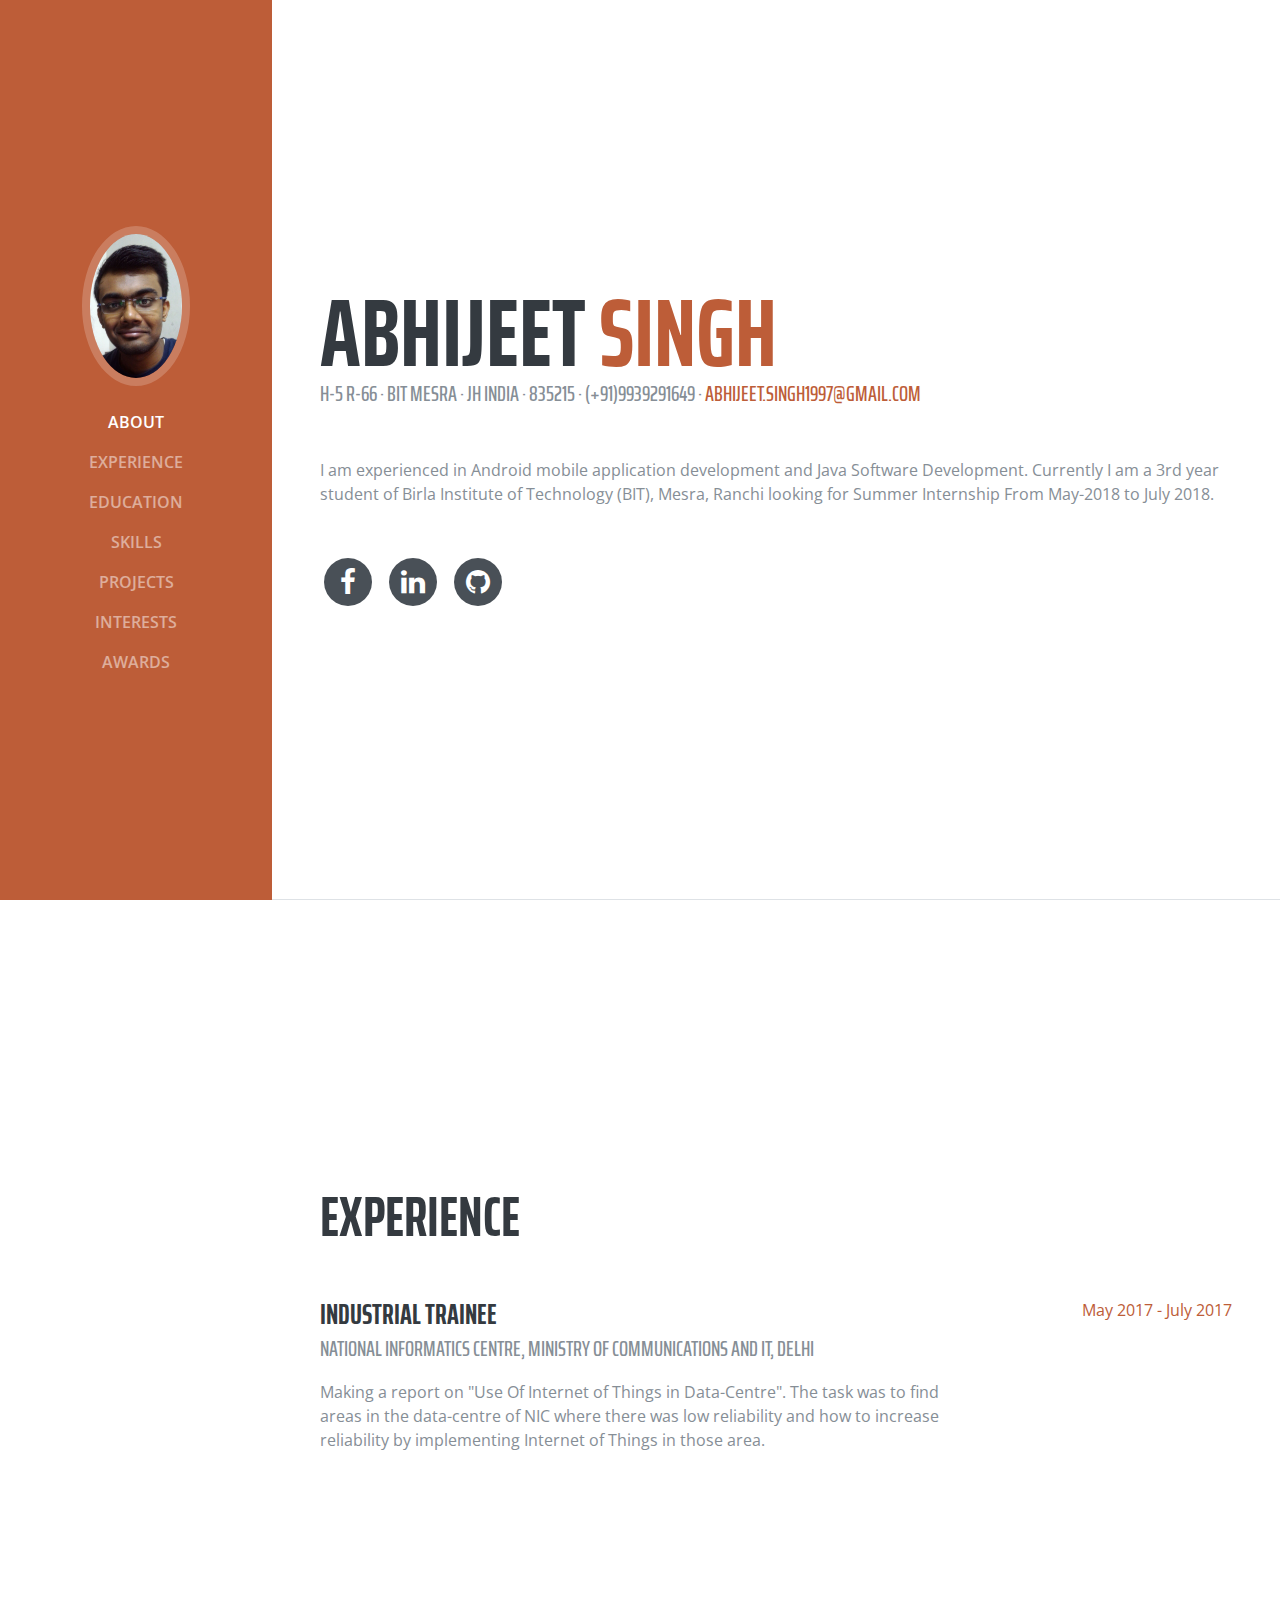
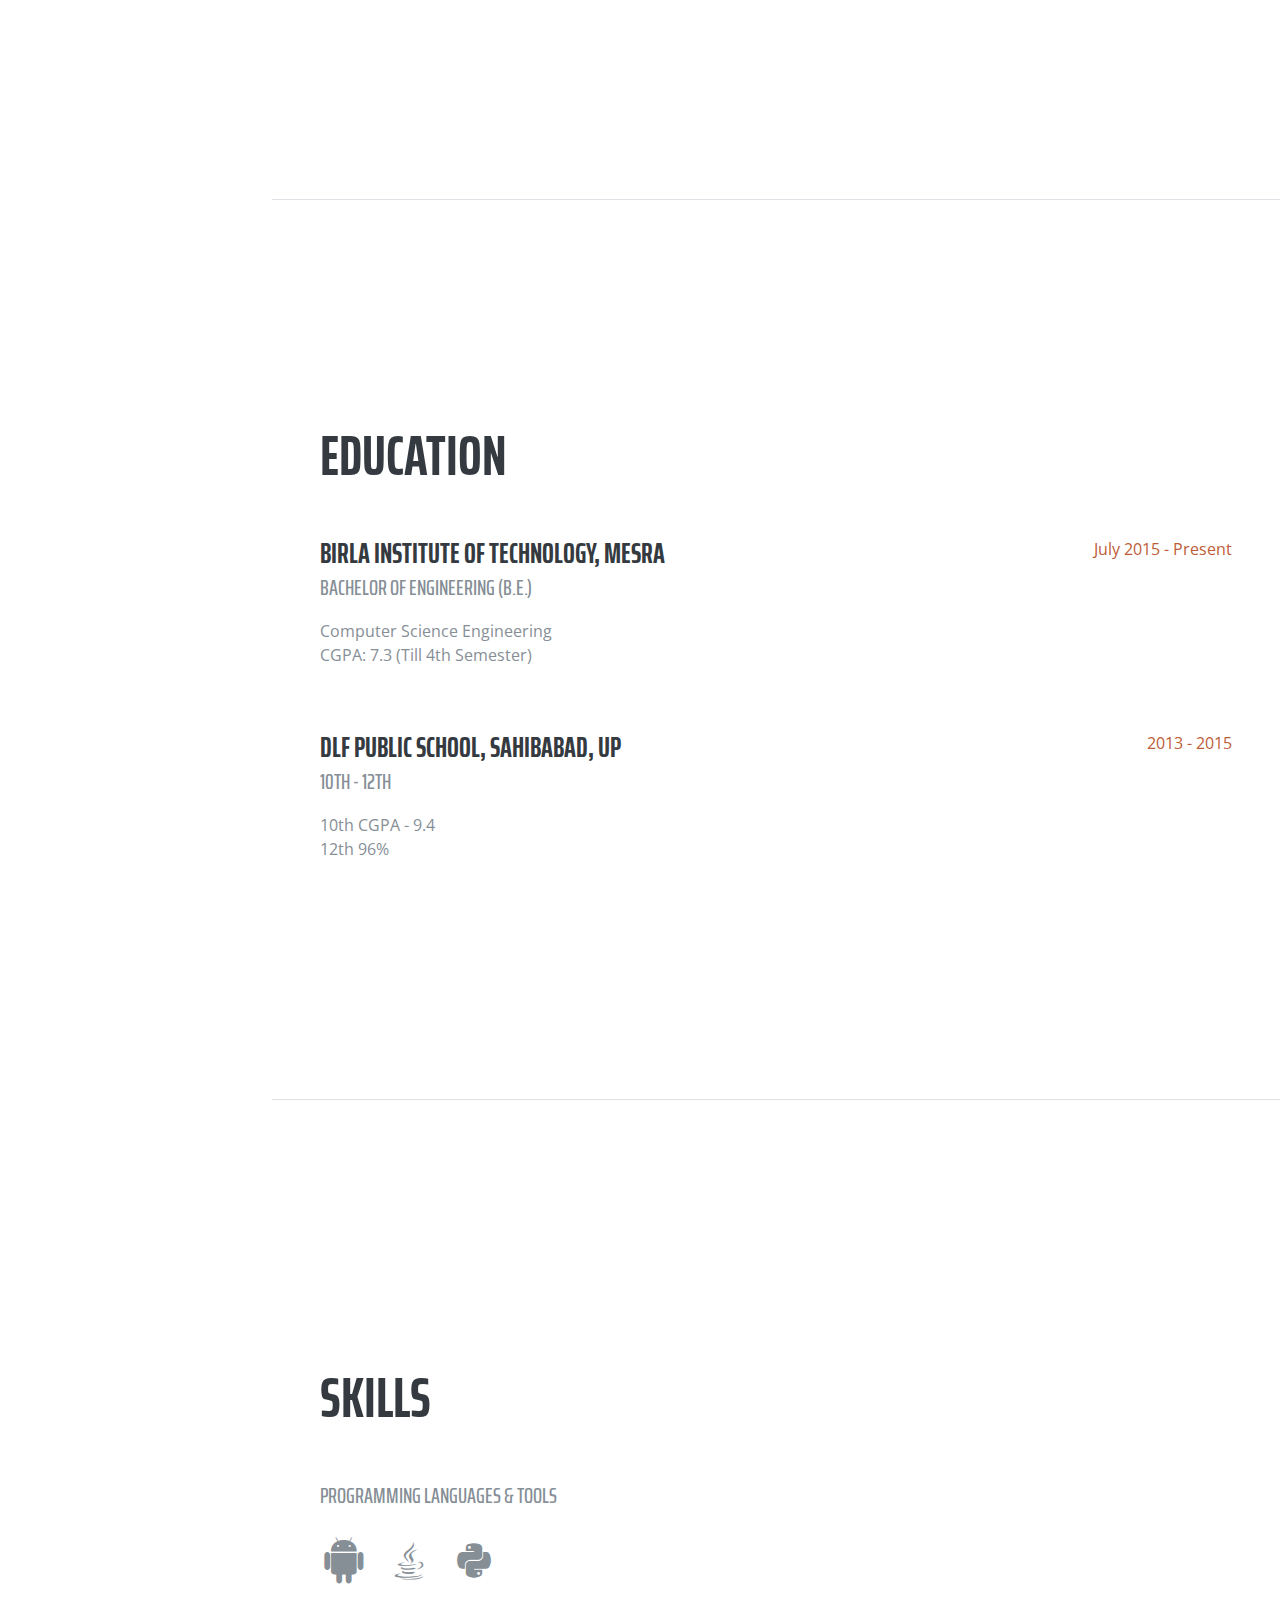
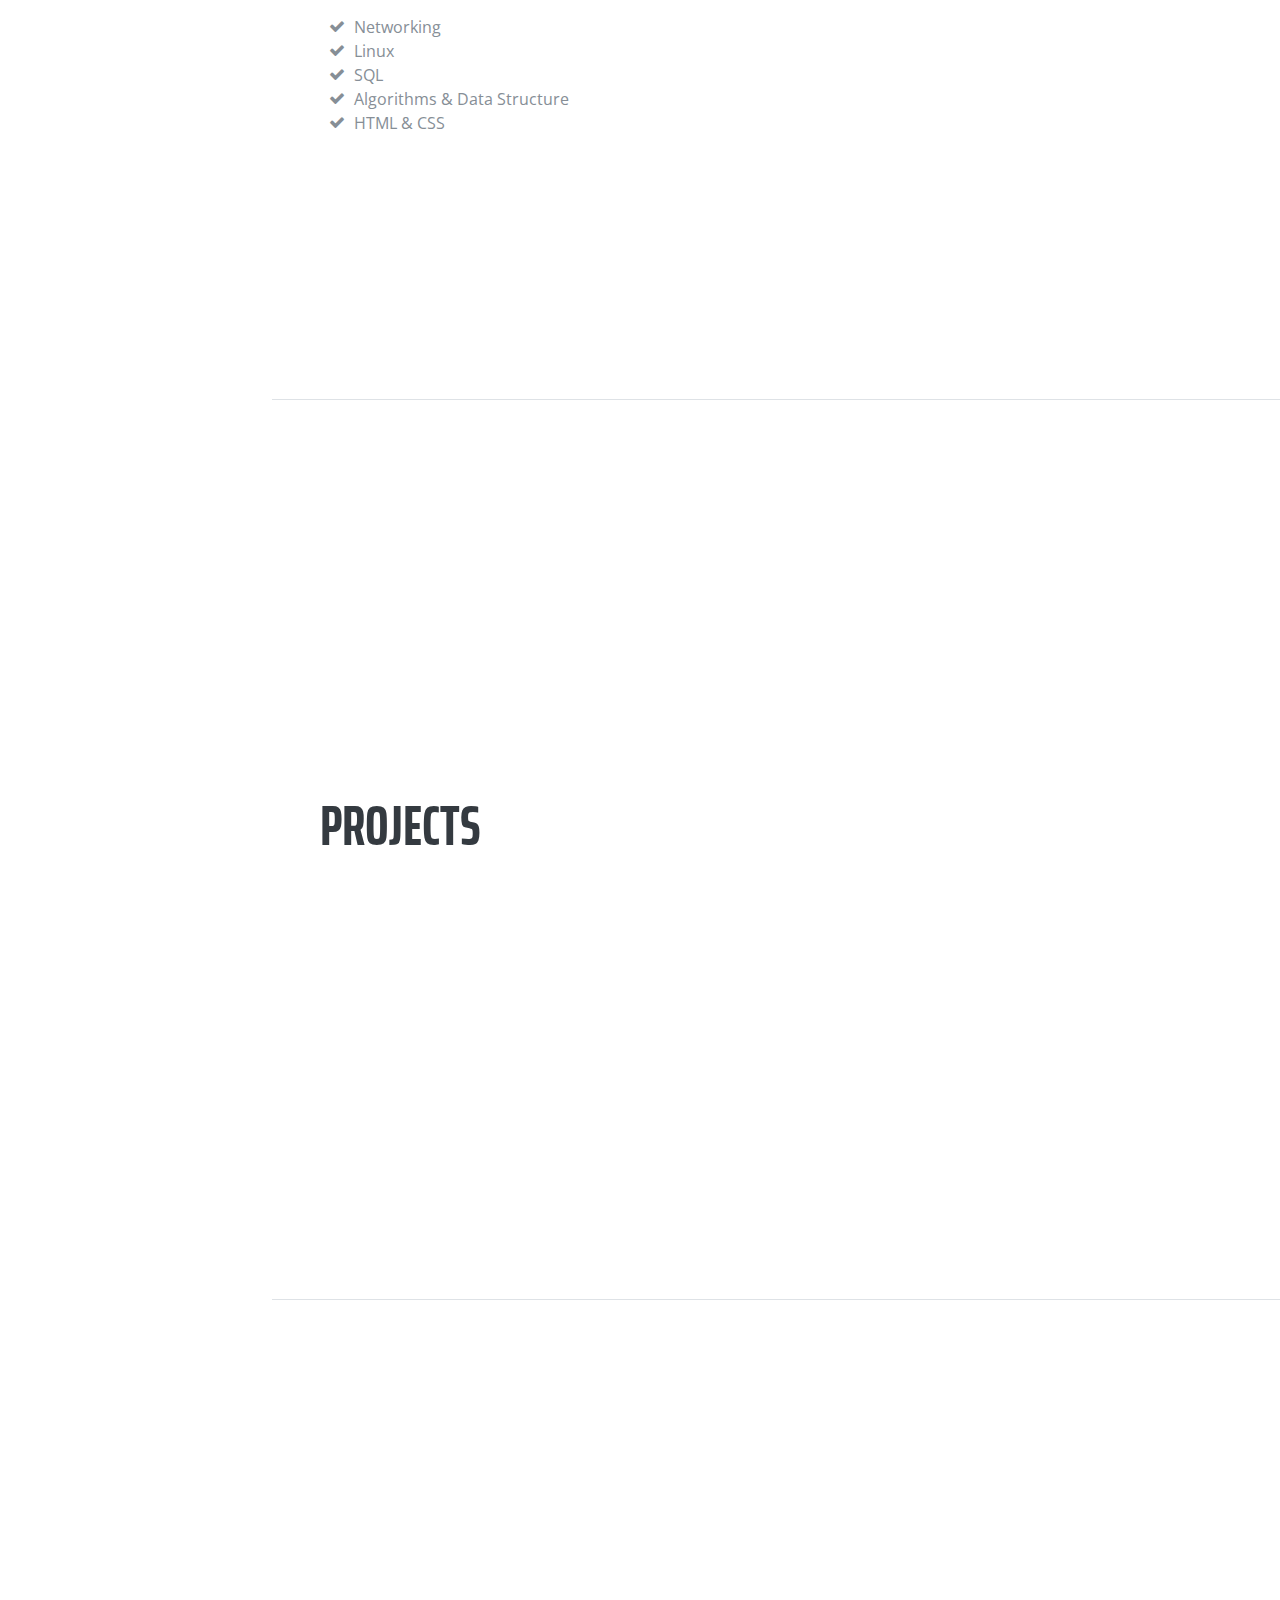
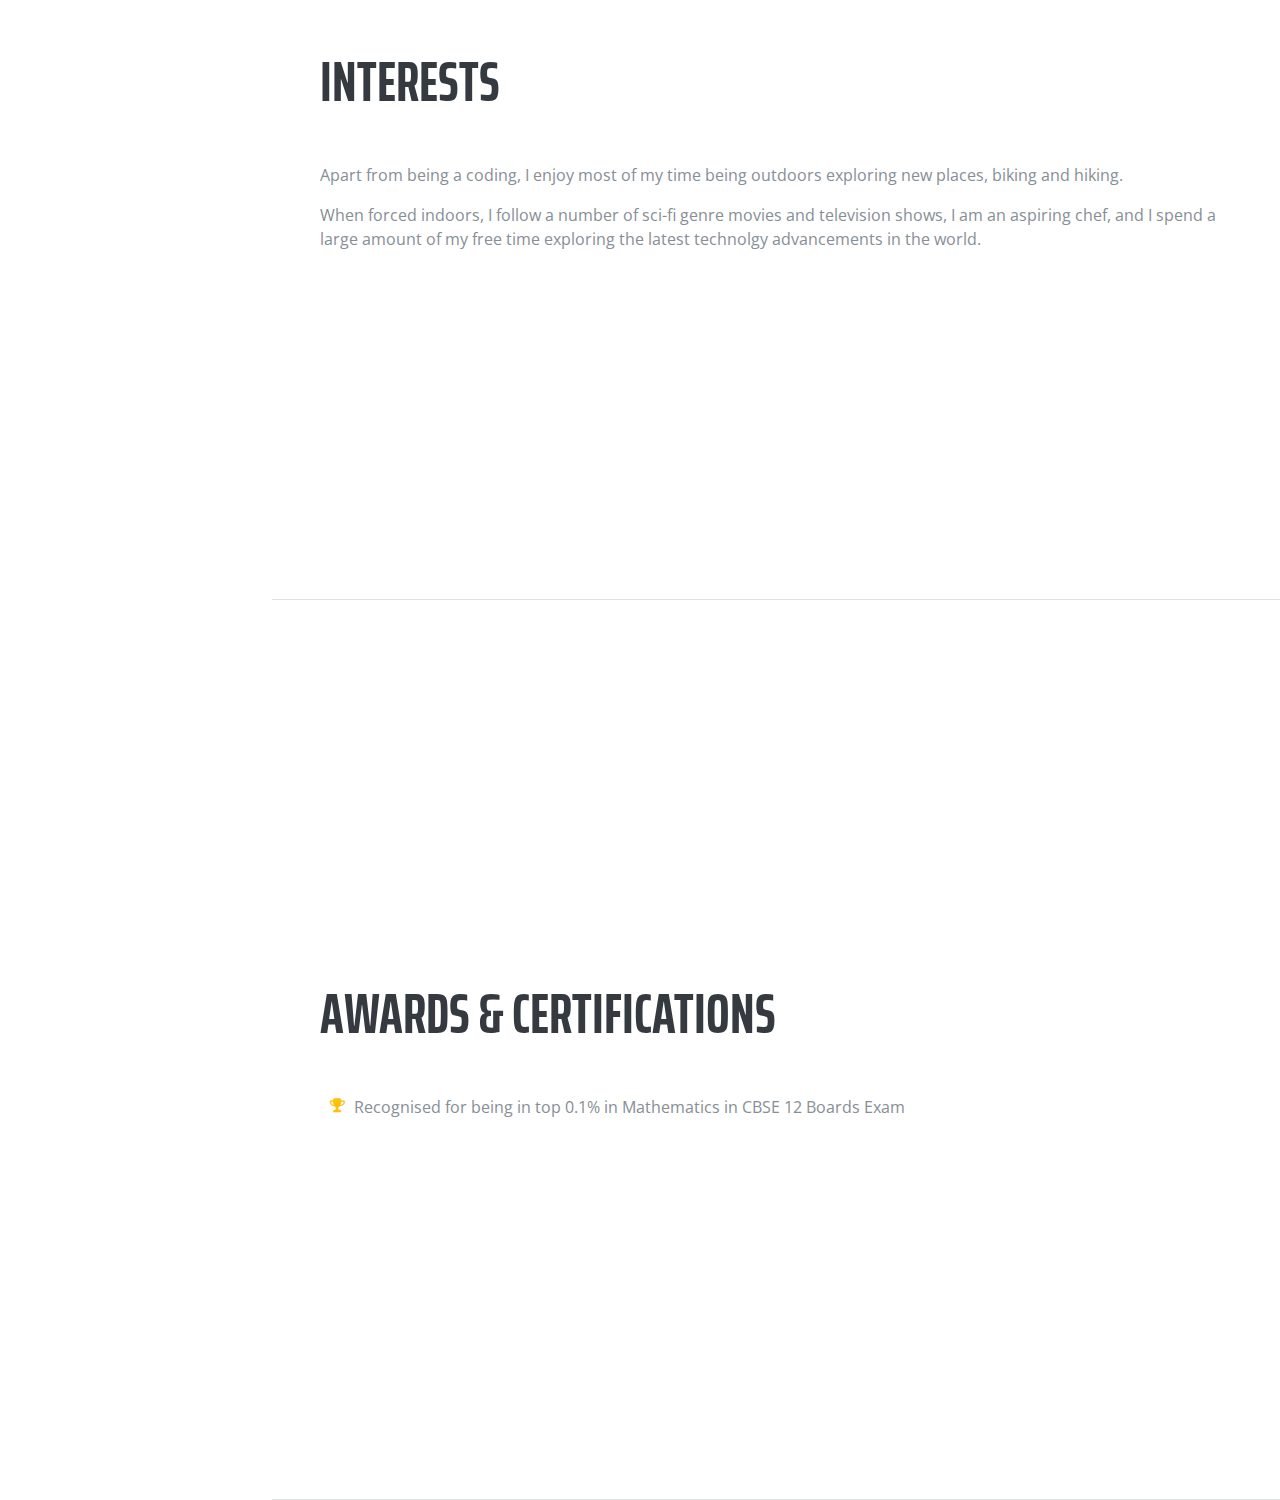
==== index.html @ 83b600d1 "Initial Commit" ====
<!DOCTYPE html>
<html lang="en">

  <head>

    <meta charset="utf-8">
    <meta name="viewport" content="width=device-width, initial-scale=1, shrink-to-fit=no">
    <meta name="description" content="">
    <meta name="author" content="Abhijeet Singh">

    <title>Abhijeet Singh</title>

    <!-- Bootstrap core CSS -->
    <link href="vendor/bootstrap/css/bootstrap.min.css" rel="stylesheet">

    <!-- Custom fonts for this template -->
    <link href="https://fonts.googleapis.com/css?family=Saira+Extra+Condensed:100,200,300,400,500,600,700,800,900" rel="stylesheet">
    <link href="https://fonts.googleapis.com/css?family=Open+Sans:300,300i,400,400i,600,600i,700,700i,800,800i" rel="stylesheet">
    <link href="vendor/font-awesome/css/font-awesome.min.css" rel="stylesheet">
    <link href="vendor/devicons/css/devicons.min.css" rel="stylesheet">
    <link href="vendor/simple-line-icons/css/simple-line-icons.css" rel="stylesheet">

    <!-- Custom styles for this template -->
    <link href="css/resume.min.css" rel="stylesheet">

  </head>

  <body id="page-top">

    <nav class="navbar navbar-expand-lg navbar-dark bg-primary fixed-top" id="sideNav">
      <a class="navbar-brand js-scroll-trigger" href="#page-top">
        <span class="d-block d-lg-none">Abhijeet Singh</span>
        <span class="d-none d-lg-block">
          <img class="img-fluid img-profile rounded-circle mx-auto mb-2" src="img/profile.jpg" alt="">
        </span>
      </a>
      <button class="navbar-toggler" type="button" data-toggle="collapse" data-target="#navbarSupportedContent" aria-controls="navbarSupportedContent" aria-expanded="false" aria-label="Toggle navigation">
        <span class="navbar-toggler-icon"></span>
      </button>
      <div class="collapse navbar-collapse" id="navbarSupportedContent">
        <ul class="navbar-nav">
          <li class="nav-item">
            <a class="nav-link js-scroll-trigger" href="#about">About</a>
          </li>
          <li class="nav-item">
            <a class="nav-link js-scroll-trigger" href="#experience">Experience</a>
          </li>
          <li class="nav-item">
            <a class="nav-link js-scroll-trigger" href="#education">Education</a>
          </li>
          <li class="nav-item">
            <a class="nav-link js-scroll-trigger" href="#skills">Skills</a>
          </li>
          <li class="nav-item">
            <a class="nav-link js-scroll-trigger" href="#projects">Projects</a>
          </li>
          <li class="nav-item">
            <a class="nav-link js-scroll-trigger" href="#interests">Interests</a>
          </li>
          <li class="nav-item">
            <a class="nav-link js-scroll-trigger" href="#awards">Awards</a>
          </li>
        </ul>
      </div>
    </nav>

    <div class="container-fluid p-0">

      <section class="resume-section p-3 p-lg-5 d-flex d-column" id="about">
        <div class="my-auto">
          <h1 class="mb-0">Abhijeet
            <span class="text-primary">Singh</span>
          </h1>
          <div class="subheading mb-5">H-5 R-66 · BIT Mesra · JH INDIA · 835215 · (+91)9939291649 ·
            <a href="mailto:abhijeet.singh1997@gmail.com">abhijeet.singh1997@gmail.com</a>
          </div>
          <p class="mb-5">I am experienced in Android mobile application development and Java Software Development. Currently I am a 3rd year student of Birla Institute of Technology (BIT), Mesra, Ranchi looking for Summer Internship From May-2018 to July 2018.</p>
          <ul class="list-inline list-social-icons mb-0">
            <li class="list-inline-item">
              <a href="https://www.facebook.com/abhijeetsng97">
                <span class="fa-stack fa-lg">
                  <i class="fa fa-circle fa-stack-2x"></i>
                  <i class="fa fa-facebook fa-stack-1x fa-inverse"></i>
                </span>
              </a>
            </li>
            <!-- <li class="list-inline-item">
              <a href="#">
                <span class="fa-stack fa-lg">
                  <i class="fa fa-circle fa-stack-2x"></i>
                  <i class="fa fa-twitter fa-stack-1x fa-inverse"></i>
                </span>
              </a>
            </li> -->
            <li class="list-inline-item">
              <a href="https://www.linkedin.com/in/abhijeetsng97/">
                <span class="fa-stack fa-lg">
                  <i class="fa fa-circle fa-stack-2x"></i>
                  <i class="fa fa-linkedin fa-stack-1x fa-inverse"></i>
                </span>
              </a>
            </li>
            <li class="list-inline-item">
              <a href="https://github.com/Abhijeetsng97">
                <span class="fa-stack fa-lg">
                  <i class="fa fa-circle fa-stack-2x"></i>
                  <i class="fa fa-github fa-stack-1x fa-inverse"></i>
                </span>
              </a>
            </li>
          </ul>
        </div>
      </section>

      <section class="resume-section p-3 p-lg-5 d-flex flex-column" id="experience">
        <div class="my-auto">
          <h2 class="mb-5">Experience</h2>

          <div class="resume-item d-flex flex-column flex-md-row mb-5">
            <div class="resume-content mr-auto">
              <h3 class="mb-0">Industrial Trainee</h3>
              <div class="subheading mb-3">National Informatics Centre, Ministry of Communications and IT, Delhi</div>
              <p>Making a report on "Use Of Internet of Things in Data-Centre". The task was to find areas in the data-centre of NIC where there was low reliability and how to increase reliability by implementing Internet of Things in those area.</p>
            </div>
            <div class="resume-date text-md-right">
              <span class="text-primary">May 2017 - July 2017</span>
            </div>
          </div>

        </div>

      </section>

      <section class="resume-section p-3 p-lg-5 d-flex flex-column" id="education">
        <div class="my-auto">
          <h2 class="mb-5">Education</h2>

          <div class="resume-item d-flex flex-column flex-md-row mb-5">
            <div class="resume-content mr-auto">
              <h3 class="mb-0">Birla Institute of Technology, Mesra</h3>
              <div class="subheading mb-3">Bachelor of Engineering (B.E.)</div>
              <div>Computer Science Engineering</div>
              <p>CGPA: 7.3 (Till 4th Semester)</p>
            </div>
            <div class="resume-date text-md-right">
              <span class="text-primary">July 2015 - Present</span>
            </div>
          </div>

          <div class="resume-item d-flex flex-column flex-md-row">
            <div class="resume-content mr-auto">
              <h3 class="mb-0">DLF Public School, Sahibabad, UP</h3>
              <div class="subheading mb-3">10th - 12th</div>
              <p>10th CGPA - 9.4<br>12th 96%</p>
            </div>
            <div class="resume-date text-md-right">
              <span class="text-primary">2013 - 2015</span>
            </div>
          </div>

        </div>
      </section>

      <section class="resume-section p-3 p-lg-5 d-flex flex-column" id="skills">
        <div class="my-auto">
          <h2 class="mb-5">Skills</h2>

          <div class="subheading mb-3">Programming Languages &amp; Tools</div>
          <ul class="list-inline list-icons">
            <li class="list-inline-item">
              <i class="devicons devicons-android"></i>
            </li>
            <li class="list-inline-item">
              <i class="devicons devicons-java"></i>
            </li>
            <li class="list-inline-item">
              <i class="devicons devicons-python"></i>
            </li>
          </ul>


          <ul class="fa-ul mb-0">
            <li>
              <i class="fa-li fa fa-check"></i>
              Networking</li>
            <li>
              <i class="fa-li fa fa-check"></i>
              Linux</li>
              <li>
                <i class="fa-li fa fa-check"></i>
                SQL</li>
            <li>
              <i class="fa-li fa fa-check"></i>
              Algorithms &amp; Data Structure</li>
            <li>
              <i class="fa-li fa fa-check"></i>
              HTML &amp; CSS</li>
          </ul>
        </div>
      </section>

      <section class="resume-section p-3 p-lg-5 d-flex flex-column" id="projects">
        <div class="my-auto">
          <h2 class="mb-5">Projects</h2>


        </div>
      </section>

      <section class="resume-section p-3 p-lg-5 d-flex flex-column" id="interests">
        <div class="my-auto">
          <h2 class="mb-5">Interests</h2>
          <p>Apart from being a coding, I enjoy most of my time being outdoors exploring new places, biking and hiking.</p>
          <p class="mb-0">When forced indoors, I follow a number of sci-fi genre movies and television shows, I am an aspiring chef, and I spend a large amount of my free time exploring the latest technolgy advancements in the world.</p>
        </div>
      </section>

      <section class="resume-section p-3 p-lg-5 d-flex flex-column" id="awards">
        <div class="my-auto">
          <h2 class="mb-5">Awards &amp; Certifications</h2>
          <ul class="fa-ul mb-0">
            <li>
              <i class="fa-li fa fa-trophy text-warning"></i>
              Recognised for being in top 0.1% in Mathematics in CBSE 12 Boards Exam</li>
            <li>
          </ul>
        </div>
      </section>

    </div>

    <!-- Bootstrap core JavaScript -->
    <script src="vendor/jquery/jquery.min.js"></script>
    <script src="vendor/bootstrap/js/bootstrap.bundle.min.js"></script>

    <!-- Plugin JavaScript -->
    <script src="vendor/jquery-easing/jquery.easing.min.js"></script>

    <!-- Custom scripts for this template -->
    <script src="js/resume.min.js"></script>

  </body>

</html>
---- vendor/devicons/css/devicons.min.css ----
/*!
 *  Devicons 1.8.0 made by Theodore Vorillas / http://vorillaz.com 
 */
@font-face{font-family:devicons;src:url(../fonts/devicons.eot?xqxft6);src:url(../fonts/devicons.eot?#iefixxqxft6) format("embedded-opentype"),url(../fonts/devicons.woff?xqxft6) format("woff"),url(../fonts/devicons.ttf?xqxft6) format("truetype"),url(../fonts/devicons.svg?xqxft6#devicons) format("svg");font-weight:400;font-style:normal}.devicons{font-family:devicons;speak:none;font-style:normal;font-weight:400;font-variant:normal;text-transform:none;line-height:1;-webkit-font-smoothing:antialiased;-moz-osx-font-smoothing:grayscale}.devicons-git:before{content:"\e602"}.devicons-git_compare:before{content:"\e628"}.devicons-git_branch:before{content:"\e625"}.devicons-git_commit:before{content:"\e629"}.devicons-git_pull_request:before{content:"\e626"}.devicons-git_merge:before{content:"\e627"}.devicons-bitbucket:before{content:"\e603"}.devicons-github_alt:before{content:"\e608"}.devicons-github_badge:before{content:"\e609"}.devicons-github:before{content:"\e60a"}.devicons-github_full:before{content:"\e617"}.devicons-java:before{content:"\e638"}.devicons-ruby:before{content:"\e639"}.devicons-scala:before{content:"\e637"}.devicons-python:before{content:"\e63c"}.devicons-go:before{content:"\e624"}.devicons-ruby_on_rails:before{content:"\e63b"}.devicons-django:before{content:"\e61d"}.devicons-markdown:before{content:"\e63e"}.devicons-php:before{content:"\e63d"}.devicons-mysql:before{content:"\e604"}.devicons-streamline:before{content:"\e605"}.devicons-database:before{content:"\e606"}.devicons-laravel:before{content:"\e63f"}.devicons-javascript:before{content:"\e64e"}.devicons-angular:before{content:"\e653"}.devicons-backbone:before{content:"\e652"}.devicons-coffeescript:before{content:"\e651"}.devicons-jquery:before{content:"\e650"}.devicons-modernizr:before{content:"\e620"}.devicons-jquery_ui:before{content:"\e654"}.devicons-ember:before{content:"\e61b"}.devicons-dojo:before{content:"\e61c"}.devicons-nodejs:before{content:"\e619"}.devicons-nodejs_small:before{content:"\e618"}.devicons-javascript_shield:before{content:"\e64f"}.devicons-bootstrap:before{content:"\e647"}.devicons-sass:before{content:"\e64b"}.devicons-css3_full:before{content:"\e64a"}.devicons-css3:before{content:"\e649"}.devicons-html5:before{content:"\e636"}.devicons-html5_multimedia:before{content:"\e632"}.devicons-html5_device_access:before{content:"\e633"}.devicons-html5_3d_effects:before{content:"\e635"}.devicons-html5_connectivity:before{content:"\e634"}.devicons-ghost_small:before{content:"\e614"}.devicons-ghost:before{content:"\e61f"}.devicons-magento:before{content:"\e640"}.devicons-joomla:before{content:"\e641"}.devicons-jekyll_small:before{content:"\e60d"}.devicons-drupal:before{content:"\e642"}.devicons-wordpress:before{content:"\e60b"}.devicons-grunt:before{content:"\e64c"}.devicons-bower:before{content:"\e64d"}.devicons-npm:before{content:"\e61e"}.devicons-yahoo_small:before{content:"\e62b"}.devicons-yahoo:before{content:"\e615"}.devicons-bing_small:before{content:"\e600"}.devicons-windows:before{content:"\e60f"}.devicons-linux:before{content:"\e612"}.devicons-ubuntu:before{content:"\e63a"}.devicons-android:before{content:"\e60e"}.devicons-apple:before{content:"\e611"}.devicons-appstore:before{content:"\e613"}.devicons-phonegap:before{content:"\e630"}.devicons-blackberry:before{content:"\e623"}.devicons-stackoverflow:before{content:"\e610"}.devicons-techcrunch:before{content:"\e62c"}.devicons-codrops:before{content:"\e62f"}.devicons-css_tricks:before{content:"\e601"}.devicons-smashing_magazine:before{content:"\e62d"}.devicons-netmagazine:before{content:"\e62e"}.devicons-codepen:before{content:"\e616"}.devicons-cssdeck:before{content:"\e62a"}.devicons-hackernews:before{content:"\e61a"}.devicons-dropbox:before{content:"\e607"}.devicons-google_drive:before{content:"\e631"}.devicons-visualstudio:before{content:"\e60c"}.devicons-unity_small:before{content:"\e621"}.devicons-raspberry_pi:before{content:"\e622"}.devicons-chrome:before{content:"\e643"}.devicons-ie:before{content:"\e644"}.devicons-firefox:before{content:"\e645"}.devicons-opera:before{content:"\e646"}.devicons-safari:before{content:"\e648"}.devicons-swift:before{content:"\e655"}.devicons-symfony:before{content:"\e656"}.devicons-symfony_badge:before{content:"\e657"}.devicons-less:before{content:"\e658"}.devicons-stylus:before{content:"\e659"}.devicons-trello:before{content:"\e65a"}.devicons-atlassian:before{content:"\e65b"}.devicons-jira:before{content:"\e65c"}.devicons-envato:before{content:"\e65d"}.devicons-snap_svg:before{content:"\e65e"}.devicons-raphael:before{content:"\e65f"}.devicons-google_analytics:before{content:"\e660"}.devicons-compass:before{content:"\e661"}.devicons-onedrive:before{content:"\e662"}.devicons-gulp:before{content:"\e663"}.devicons-atom:before{content:"\e664"}.devicons-cisco:before{content:"\e665"}.devicons-nancy:before{content:"\e666"}.devicons-clojure:before{content:"\e668"}.devicons-clojure_alt:before{content:"\e66a"}.devicons-perl:before{content:"\e669"}.devicons-celluloid:before{content:"\e66b"}.devicons-w3c:before{content:"\e66c"}.devicons-redis:before{content:"\e66d"}.devicons-postgresql:before{content:"\e66e"}.devicons-webplatform:before{content:"\e66f"}.devicons-jenkins:before{content:"\e667"}.devicons-requirejs:before{content:"\e670"}.devicons-opensource:before{content:"\e671"}.devicons-typo3:before{content:"\e672"}.devicons-uikit:before{content:"\e673"}.devicons-doctrine:before{content:"\e674"}.devicons-groovy:before{content:"\e675"}.devicons-nginx:before{content:"\e676"}.devicons-haskell:before{content:"\e677"}.devicons-zend:before{content:"\e678"}.devicons-gnu:before{content:"\e679"}.devicons-yeoman:before{content:"\e67a"}.devicons-heroku:before{content:"\e67b"}.devicons-debian:before{content:"\e67d"}.devicons-travis:before{content:"\e67e"}.devicons-dotnet:before{content:"\e67f"}.devicons-codeigniter:before{content:"\e680"}.devicons-javascript_badge:before{content:"\e681"}.devicons-yii:before{content:"\e682"}.devicons-msql_server:before{content:"\e67c"}.devicons-composer:before{content:"\e683"}.devicons-krakenjs_badge:before{content:"\e684"}.devicons-krakenjs:before{content:"\e685"}.devicons-mozilla:before{content:"\e686"}.devicons-firebase:before{content:"\e687"}.devicons-sizzlejs:before{content:"\e688"}.devicons-creativecommons:before{content:"\e689"}.devicons-creativecommons_badge:before{content:"\e68a"}.devicons-mitlicence:before{content:"\e68b"}.devicons-senchatouch:before{content:"\e68c"}.devicons-bugsense:before{content:"\e68d"}.devicons-extjs:before{content:"\e68e"}.devicons-mootools_badge:before{content:"\e68f"}.devicons-mootools:before{content:"\e690"}.devicons-ruby_rough:before{content:"\e691"}.devicons-komodo:before{content:"\e692"}.devicons-coda:before{content:"\e693"}.devicons-bintray:before{content:"\e694"}.devicons-terminal:before{content:"\e695"}.devicons-code:before{content:"\e696"}.devicons-responsive:before{content:"\e697"}.devicons-dart:before{content:"\e698"}.devicons-aptana:before{content:"\e699"}.devicons-mailchimp:before{content:"\e69a"}.devicons-netbeans:before{content:"\e69b"}.devicons-dreamweaver:before{content:"\e69c"}.devicons-brackets:before{content:"\e69d"}.devicons-eclipse:before{content:"\e69e"}.devicons-cloud9:before{content:"\e69f"}.devicons-scrum:before{content:"\e6a0"}.devicons-prolog:before{content:"\e6a1"}.devicons-terminal_badge:before{content:"\e6a2"}.devicons-code_badge:before{content:"\e6a3"}.devicons-mongodb:before{content:"\e6a4"}.devicons-meteor:before{content:"\e6a5"}.devicons-meteorfull:before{content:"\e6a6"}.devicons-fsharp:before{content:"\e6a7"}.devicons-rust:before{content:"\e6a8"}.devicons-ionic:before{content:"\e6a9"}.devicons-sublime:before{content:"\e6aa"}.devicons-appcelerator:before{content:"\e6ab"}.devicons-asterisk:before{content:"\e6ac"}.devicons-aws:before{content:"\e6ad"}.devicons-digital-ocean:before{content:"\e6ae"}.devicons-dlang:before{content:"\e6af"}.devicons-docker:before{content:"\e6b0"}.devicons-erlang:before{content:"\e6b1"}.devicons-google-cloud-platform:before{content:"\e6b2"}.devicons-grails:before{content:"\e6b3"}.devicons-illustrator:before{content:"\e6b4"}.devicons-intellij:before{content:"\e6b5"}.devicons-materializecss:before{content:"\e6b6"}.devicons-openshift:before{content:"\e6b7"}.devicons-photoshop:before{content:"\e6b8"}.devicons-rackspace:before{content:"\e6b9"}.devicons-react:before{content:"\e6ba"}.devicons-redhat:before{content:"\e6bb"}.devicons-scriptcs:before{content:"\e6bc"}.devicons-sqllite:before{content:"\e6c4"}.devicons-vim:before{content:"\e6c5"}
---- vendor/simple-line-icons/css/simple-line-icons.css ----
@font-face {
  font-family: 'simple-line-icons';
  src: url('../fonts/Simple-Line-Icons.eot?v=2.4.0');
  src: url('../fonts/Simple-Line-Icons.eot?v=2.4.0#iefix') format('embedded-opentype'), url('../fonts/Simple-Line-Icons.woff2?v=2.4.0') format('woff2'), url('../fonts/Simple-Line-Icons.ttf?v=2.4.0') format('truetype'), url('../fonts/Simple-Line-Icons.woff?v=2.4.0') format('woff'), url('../fonts/Simple-Line-Icons.svg?v=2.4.0#simple-line-icons') format('svg');
  font-weight: normal;
  font-style: normal;
}
/*
 Use the following CSS code if you want to have a class per icon.
 Instead of a list of all class selectors, you can use the generic [class*="icon-"] selector, but it's slower:
*/
.icon-user,
.icon-people,
.icon-user-female,
.icon-user-follow,
.icon-user-following,
.icon-user-unfollow,
.icon-login,
.icon-logout,
.icon-emotsmile,
.icon-phone,
.icon-call-end,
.icon-call-in,
.icon-call-out,
.icon-map,
.icon-location-pin,
.icon-direction,
.icon-directions,
.icon-compass,
.icon-layers,
.icon-menu,
.icon-list,
.icon-options-vertical,
.icon-options,
.icon-arrow-down,
.icon-arrow-left,
.icon-arrow-right,
.icon-arrow-up,
.icon-arrow-up-circle,
.icon-arrow-left-circle,
.icon-arrow-right-circle,
.icon-arrow-down-circle,
.icon-check,
.icon-clock,
.icon-plus,
.icon-minus,
.icon-close,
.icon-event,
.icon-exclamation,
.icon-organization,
.icon-trophy,
.icon-screen-smartphone,
.icon-screen-desktop,
.icon-plane,
.icon-notebook,
.icon-mustache,
.icon-mouse,
.icon-magnet,
.icon-energy,
.icon-disc,
.icon-cursor,
.icon-cursor-move,
.icon-crop,
.icon-chemistry,
.icon-speedometer,
.icon-shield,
.icon-screen-tablet,
.icon-magic-wand,
.icon-hourglass,
.icon-graduation,
.icon-ghost,
.icon-game-controller,
.icon-fire,
.icon-eyeglass,
.icon-envelope-open,
.icon-envelope-letter,
.icon-bell,
.icon-badge,
.icon-anchor,
.icon-wallet,
.icon-vector,
.icon-speech,
.icon-puzzle,
.icon-printer,
.icon-present,
.icon-playlist,
.icon-pin,
.icon-picture,
.icon-handbag,
.icon-globe-alt,
.icon-globe,
.icon-folder-alt,
.icon-folder,
.icon-film,
.icon-feed,
.icon-drop,
.icon-drawer,
.icon-docs,
.icon-doc,
.icon-diamond,
.icon-cup,
.icon-calculator,
.icon-bubbles,
.icon-briefcase,
.icon-book-open,
.icon-basket-loaded,
.icon-basket,
.icon-bag,
.icon-action-undo,
.icon-action-redo,
.icon-wrench,
.icon-umbrella,
.icon-trash,
.icon-tag,
.icon-support,
.icon-frame,
.icon-size-fullscreen,
.icon-size-actual,
.icon-shuffle,
.icon-share-alt,
.icon-share,
.icon-rocket,
.icon-question,
.icon-pie-chart,
.icon-pencil,
.icon-note,
.icon-loop,
.icon-home,
.icon-grid,
.icon-graph,
.icon-microphone,
.icon-music-tone-alt,
.icon-music-tone,
.icon-earphones-alt,
.icon-earphones,
.icon-equalizer,
.icon-like,
.icon-dislike,
.icon-control-start,
.icon-control-rewind,
.icon-control-play,
.icon-control-pause,
.icon-control-forward,
.icon-control-end,
.icon-volume-1,
.icon-volume-2,
.icon-volume-off,
.icon-calendar,
.icon-bulb,
.icon-chart,
.icon-ban,
.icon-bubble,
.icon-camrecorder,
.icon-camera,
.icon-cloud-download,
.icon-cloud-upload,
.icon-envelope,
.icon-eye,
.icon-flag,
.icon-heart,
.icon-info,
.icon-key,
.icon-link,
.icon-lock,
.icon-lock-open,
.icon-magnifier,
.icon-magnifier-add,
.icon-magnifier-remove,
.icon-paper-clip,
.icon-paper-plane,
.icon-power,
.icon-refresh,
.icon-reload,
.icon-settings,
.icon-star,
.icon-symbol-female,
.icon-symbol-male,
.icon-target,
.icon-credit-card,
.icon-paypal,
.icon-social-tumblr,
.icon-social-twitter,
.icon-social-facebook,
.icon-social-instagram,
.icon-social-linkedin,
.icon-social-pinterest,
.icon-social-github,
.icon-social-google,
.icon-social-reddit,
.icon-social-skype,
.icon-social-dribbble,
.icon-social-behance,
.icon-social-foursqare,
.icon-social-soundcloud,
.icon-social-spotify,
.icon-social-stumbleupon,
.icon-social-youtube,
.icon-social-dropbox,
.icon-social-vkontakte,
.icon-social-steam {
  font-family: 'simple-line-icons';
  speak: none;
  font-style: normal;
  font-weight: normal;
  font-variant: normal;
  text-transform: none;
  line-height: 1;
  /* Better Font Rendering =========== */
  -webkit-font-smoothing: antialiased;
  -moz-osx-font-smoothing: grayscale;
}
.icon-user:before {
  content: "\e005";
}
.icon-people:before {
  content: "\e001";
}
.icon-user-female:before {
  content: "\e000";
}
.icon-user-follow:before {
  content: "\e002";
}
.icon-user-following:before {
  content: "\e003";
}
.icon-user-unfollow:before {
  content: "\e004";
}
.icon-login:before {
  content: "\e066";
}
.icon-logout:before {
  content: "\e065";
}
.icon-emotsmile:before {
  content: "\e021";
}
.icon-phone:before {
  content: "\e600";
}
.icon-call-end:before {
  content: "\e048";
}
.icon-call-in:before {
  content: "\e047";
}
.icon-call-out:before {
  content: "\e046";
}
.icon-map:before {
  content: "\e033";
}
.icon-location-pin:before {
  content: "\e096";
}
.icon-direction:before {
  content: "\e042";
}
.icon-directions:before {
  content: "\e041";
}
.icon-compass:before {
  content: "\e045";
}
.icon-layers:before {
  content: "\e034";
}
.icon-menu:before {
  content: "\e601";
}
.icon-list:before {
  content: "\e067";
}
.icon-options-vertical:before {
  content: "\e602";
}
.icon-options:before {
  content: "\e603";
}
.icon-arrow-down:before {
  content: "\e604";
}
.icon-arrow-left:before {
  content: "\e605";
}
.icon-arrow-right:before {
  content: "\e606";
}
.icon-arrow-up:before {
  content: "\e607";
}
.icon-arrow-up-circle:before {
  content: "\e078";
}
.icon-arrow-left-circle:before {
  content: "\e07a";
}
.icon-arrow-right-circle:before {
  content: "\e079";
}
.icon-arrow-down-circle:before {
  content: "\e07b";
}
.icon-check:before {
  content: "\e080";
}
.icon-clock:before {
  content: "\e081";
}
.icon-plus:before {
  content: "\e095";
}
.icon-minus:before {
  content: "\e615";
}
.icon-close:before {
  content: "\e082";
}
.icon-event:before {
  content: "\e619";
}
.icon-exclamation:before {
  content: "\e617";
}
.icon-organization:before {
  content: "\e616";
}
.icon-trophy:before {
  content: "\e006";
}
.icon-screen-smartphone:before {
  content: "\e010";
}
.icon-screen-desktop:before {
  content: "\e011";
}
.icon-plane:before {
  content: "\e012";
}
.icon-notebook:before {
  content: "\e013";
}
.icon-mustache:before {
  content: "\e014";
}
.icon-mouse:before {
  content: "\e015";
}
.icon-magnet:before {
  content: "\e016";
}
.icon-energy:before {
  content: "\e020";
}
.icon-disc:before {
  content: "\e022";
}
.icon-cursor:before {
  content: "\e06e";
}
.icon-cursor-move:before {
  content: "\e023";
}
.icon-crop:before {
  content: "\e024";
}
.icon-chemistry:before {
  content: "\e026";
}
.icon-speedometer:before {
  content: "\e007";
}
.icon-shield:before {
  content: "\e00e";
}
.icon-screen-tablet:before {
  content: "\e00f";
}
.icon-magic-wand:before {
  content: "\e017";
}
.icon-hourglass:before {
  content: "\e018";
}
.icon-graduation:before {
  content: "\e019";
}
.icon-ghost:before {
  content: "\e01a";
}
.icon-game-controller:before {
  content: "\e01b";
}
.icon-fire:before {
  content: "\e01c";
}
.icon-eyeglass:before {
  content: "\e01d";
}
.icon-envelope-open:before {
  content: "\e01e";
}
.icon-envelope-letter:before {
  content: "\e01f";
}
.icon-bell:before {
  content: "\e027";
}
.icon-badge:before {
  content: "\e028";
}
.icon-anchor:before {
  content: "\e029";
}
.icon-wallet:before {
  content: "\e02a";
}
.icon-vector:before {
  content: "\e02b";
}
.icon-speech:before {
  content: "\e02c";
}
.icon-puzzle:before {
  content: "\e02d";
}
.icon-printer:before {
  content: "\e02e";
}
.icon-present:before {
  content: "\e02f";
}
.icon-playlist:before {
  content: "\e030";
}
.icon-pin:before {
  content: "\e031";
}
.icon-picture:before {
  content: "\e032";
}
.icon-handbag:before {
  content: "\e035";
}
.icon-globe-alt:before {
  content: "\e036";
}
.icon-globe:before {
  content: "\e037";
}
.icon-folder-alt:before {
  content: "\e039";
}
.icon-folder:before {
  content: "\e089";
}
.icon-film:before {
  content: "\e03a";
}
.icon-feed:before {
  content: "\e03b";
}
.icon-drop:before {
  content: "\e03e";
}
.icon-drawer:before {
  content: "\e03f";
}
.icon-docs:before {
  content: "\e040";
}
.icon-doc:before {
  content: "\e085";
}
.icon-diamond:before {
  content: "\e043";
}
.icon-cup:before {
  content: "\e044";
}
.icon-calculator:before {
  content: "\e049";
}
.icon-bubbles:before {
  content: "\e04a";
}
.icon-briefcase:before {
  content: "\e04b";
}
.icon-book-open:before {
  content: "\e04c";
}
.icon-basket-loaded:before {
  content: "\e04d";
}
.icon-basket:before {
  content: "\e04e";
}
.icon-bag:before {
  content: "\e04f";
}
.icon-action-undo:before {
  content: "\e050";
}
.icon-action-redo:before {
  content: "\e051";
}
.icon-wrench:before {
  content: "\e052";
}
.icon-umbrella:before {
  content: "\e053";
}
.icon-trash:before {
  content: "\e054";
}
.icon-tag:before {
  content: "\e055";
}
.icon-support:before {
  content: "\e056";
}
.icon-frame:before {
  content: "\e038";
}
.icon-size-fullscreen:before {
  content: "\e057";
}
.icon-size-actual:before {
  content: "\e058";
}
.icon-shuffle:before {
  content: "\e059";
}
.icon-share-alt:before {
  content: "\e05a";
}
.icon-share:before {
  content: "\e05b";
}
.icon-rocket:before {
  content: "\e05c";
}
.icon-question:before {
  content: "\e05d";
}
.icon-pie-chart:before {
  content: "\e05e";
}
.icon-pencil:before {
  content: "\e05f";
}
.icon-note:before {
  content: "\e060";
}
.icon-loop:before {
  content: "\e064";
}
.icon-home:before {
  content: "\e069";
}
.icon-grid:before {
  content: "\e06a";
}
.icon-graph:before {
  content: "\e06b";
}
.icon-microphone:before {
  content: "\e063";
}
.icon-music-tone-alt:before {
  content: "\e061";
}
.icon-music-tone:before {
  content: "\e062";
}
.icon-earphones-alt:before {
  content: "\e03c";
}
.icon-earphones:before {
  content: "\e03d";
}
.icon-equalizer:before {
  content: "\e06c";
}
.icon-like:before {
  content: "\e068";
}
.icon-dislike:before {
  content: "\e06d";
}
.icon-control-start:before {
  content: "\e06f";
}
.icon-control-rewind:before {
  content: "\e070";
}
.icon-control-play:before {
  content: "\e071";
}
.icon-control-pause:before {
  content: "\e072";
}
.icon-control-forward:before {
  content: "\e073";
}
.icon-control-end:before {
  content: "\e074";
}
.icon-volume-1:before {
  content: "\e09f";
}
.icon-volume-2:before {
  content: "\e0a0";
}
.icon-volume-off:before {
  content: "\e0a1";
}
.icon-calendar:before {
  content: "\e075";
}
.icon-bulb:before {
  content: "\e076";
}
.icon-chart:before {
  content: "\e077";
}
.icon-ban:before {
  content: "\e07c";
}
.icon-bubble:before {
  content: "\e07d";
}
.icon-camrecorder:before {
  content: "\e07e";
}
.icon-camera:before {
  content: "\e07f";
}
.icon-cloud-download:before {
  content: "\e083";
}
.icon-cloud-upload:before {
  content: "\e084";
}
.icon-envelope:before {
  content: "\e086";
}
.icon-eye:before {
  content: "\e087";
}
.icon-flag:before {
  content: "\e088";
}
.icon-heart:before {
  content: "\e08a";
}
.icon-info:before {
  content: "\e08b";
}
.icon-key:before {
  content: "\e08c";
}
.icon-link:before {
  content: "\e08d";
}
.icon-lock:before {
  content: "\e08e";
}
.icon-lock-open:before {
  content: "\e08f";
}
.icon-magnifier:before {
  content: "\e090";
}
.icon-magnifier-add:before {
  content: "\e091";
}
.icon-magnifier-remove:before {
  content: "\e092";
}
.icon-paper-clip:before {
  content: "\e093";
}
.icon-paper-plane:before {
  content: "\e094";
}
.icon-power:before {
  content: "\e097";
}
.icon-refresh:before {
  content: "\e098";
}
.icon-reload:before {
  content: "\e099";
}
.icon-settings:before {
  content: "\e09a";
}
.icon-star:before {
  content: "\e09b";
}
.icon-symbol-female:before {
  content: "\e09c";
}
.icon-symbol-male:before {
  content: "\e09d";
}
.icon-target:before {
  content: "\e09e";
}
.icon-credit-card:before {
  content: "\e025";
}
.icon-paypal:before {
  content: "\e608";
}
.icon-social-tumblr:before {
  content: "\e00a";
}
.icon-social-twitter:before {
  content: "\e009";
}
.icon-social-facebook:before {
  content: "\e00b";
}
.icon-social-instagram:before {
  content: "\e609";
}
.icon-social-linkedin:before {
  content: "\e60a";
}
.icon-social-pinterest:before {
  content: "\e60b";
}
.icon-social-github:before {
  content: "\e60c";
}
.icon-social-google:before {
  content: "\e60d";
}
.icon-social-reddit:before {
  content: "\e60e";
}
.icon-social-skype:before {
  content: "\e60f";
}
.icon-social-dribbble:before {
  content: "\e00d";
}
.icon-social-behance:before {
  content: "\e610";
}
.icon-social-foursqare:before {
  content: "\e611";
}
.icon-social-soundcloud:before {
  content: "\e612";
}
.icon-social-spotify:before {
  content: "\e613";
}
.icon-social-stumbleupon:before {
  content: "\e614";
}
.icon-social-youtube:before {
  content: "\e008";
}
.icon-social-dropbox:before {
  content: "\e00c";
}
.icon-social-vkontakte:before {
  content: "\e618";
}
.icon-social-steam:before {
  content: "\e620";
}
---- css/resume.min.css ----
/*!
 * Start Bootstrap - Resume v4.0.0-beta.2 (https://startbootstrap.com/template-overviews/resume)
 * Copyright 2013-2017 Start Bootstrap
 * Licensed under MIT (https://github.com/BlackrockDigital/startbootstrap-resume/blob/master/LICENSE)
 */body{font-family:'Open Sans',serif;padding-top:54px;color:#868e96}@media (min-width:992px){body{padding-top:0;padding-left:17rem}}h1,h2,h3,h4,h5,h6{font-family:'Saira Extra Condensed',serif;font-weight:700;text-transform:uppercase;color:#343a40}h1{font-size:6rem;line-height:5.5rem}h2{font-size:3.5rem}.subheading{text-transform:uppercase;font-weight:500;font-family:'Saira Extra Condensed',serif;font-size:1.35rem}.list-social-icons a{color:#495057}.list-social-icons a:hover{color:#bd5d38}.list-social-icons a .fa-lg{font-size:1.75rem}.list-icons{font-size:3rem}.list-icons .list-inline-item i:hover{color:#bd5d38}#sideNav .navbar-nav .nav-item .nav-link{font-weight:600;text-transform:uppercase}@media (min-width:992px){#sideNav{text-align:center;position:fixed;top:0;left:0;display:flex;flex-direction:column;width:17rem;height:100vh}#sideNav .navbar-brand{display:flex;margin:auto auto 0;padding:.5rem}#sideNav .navbar-brand .img-profile{max-width:10rem;max-height:10rem;border:.5rem solid rgba(255,255,255,.2)}#sideNav .navbar-collapse{display:flex;align-items:flex-start;flex-grow:0;width:100%;margin-bottom:auto}#sideNav .navbar-collapse .navbar-nav{flex-direction:column;width:100%}#sideNav .navbar-collapse .navbar-nav .nav-item{display:block}#sideNav .navbar-collapse .navbar-nav .nav-item .nav-link{display:block}}section.resume-section{border-bottom:1px solid #dee2e6;padding-top:5rem!important;padding-bottom:5rem!important}section.resume-section .resume-item .resume-date{min-width:none}@media (min-width:768px){section.resume-section{min-height:100vh}section.resume-section .resume-item .resume-date{min-width:18rem}}@media (min-width:992px){section.resume-section{padding-top:3rem!important;padding-bottom:3rem!important}}.bg-primary{background-color:#bd5d38!important}.text-primary{color:#bd5d38!important}a{color:#bd5d38}a:active,a:focus,a:hover{color:#824027}
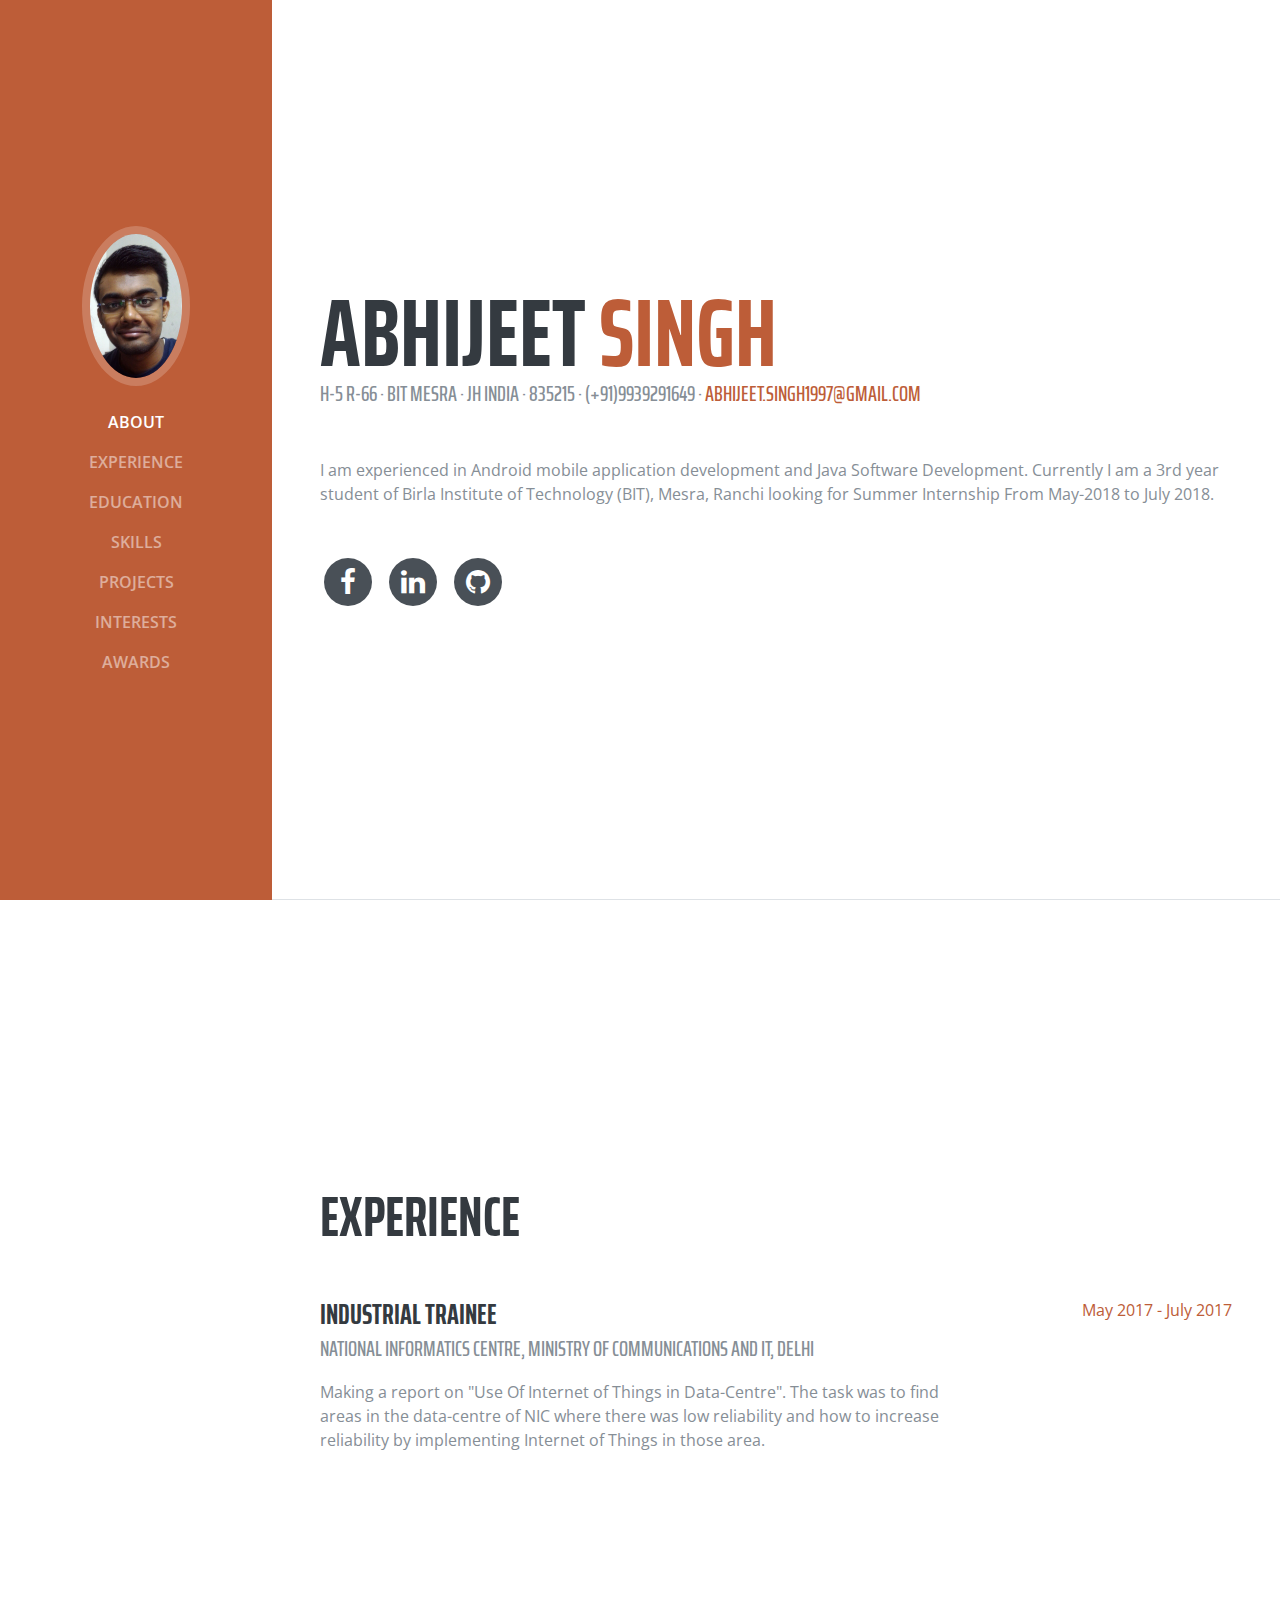
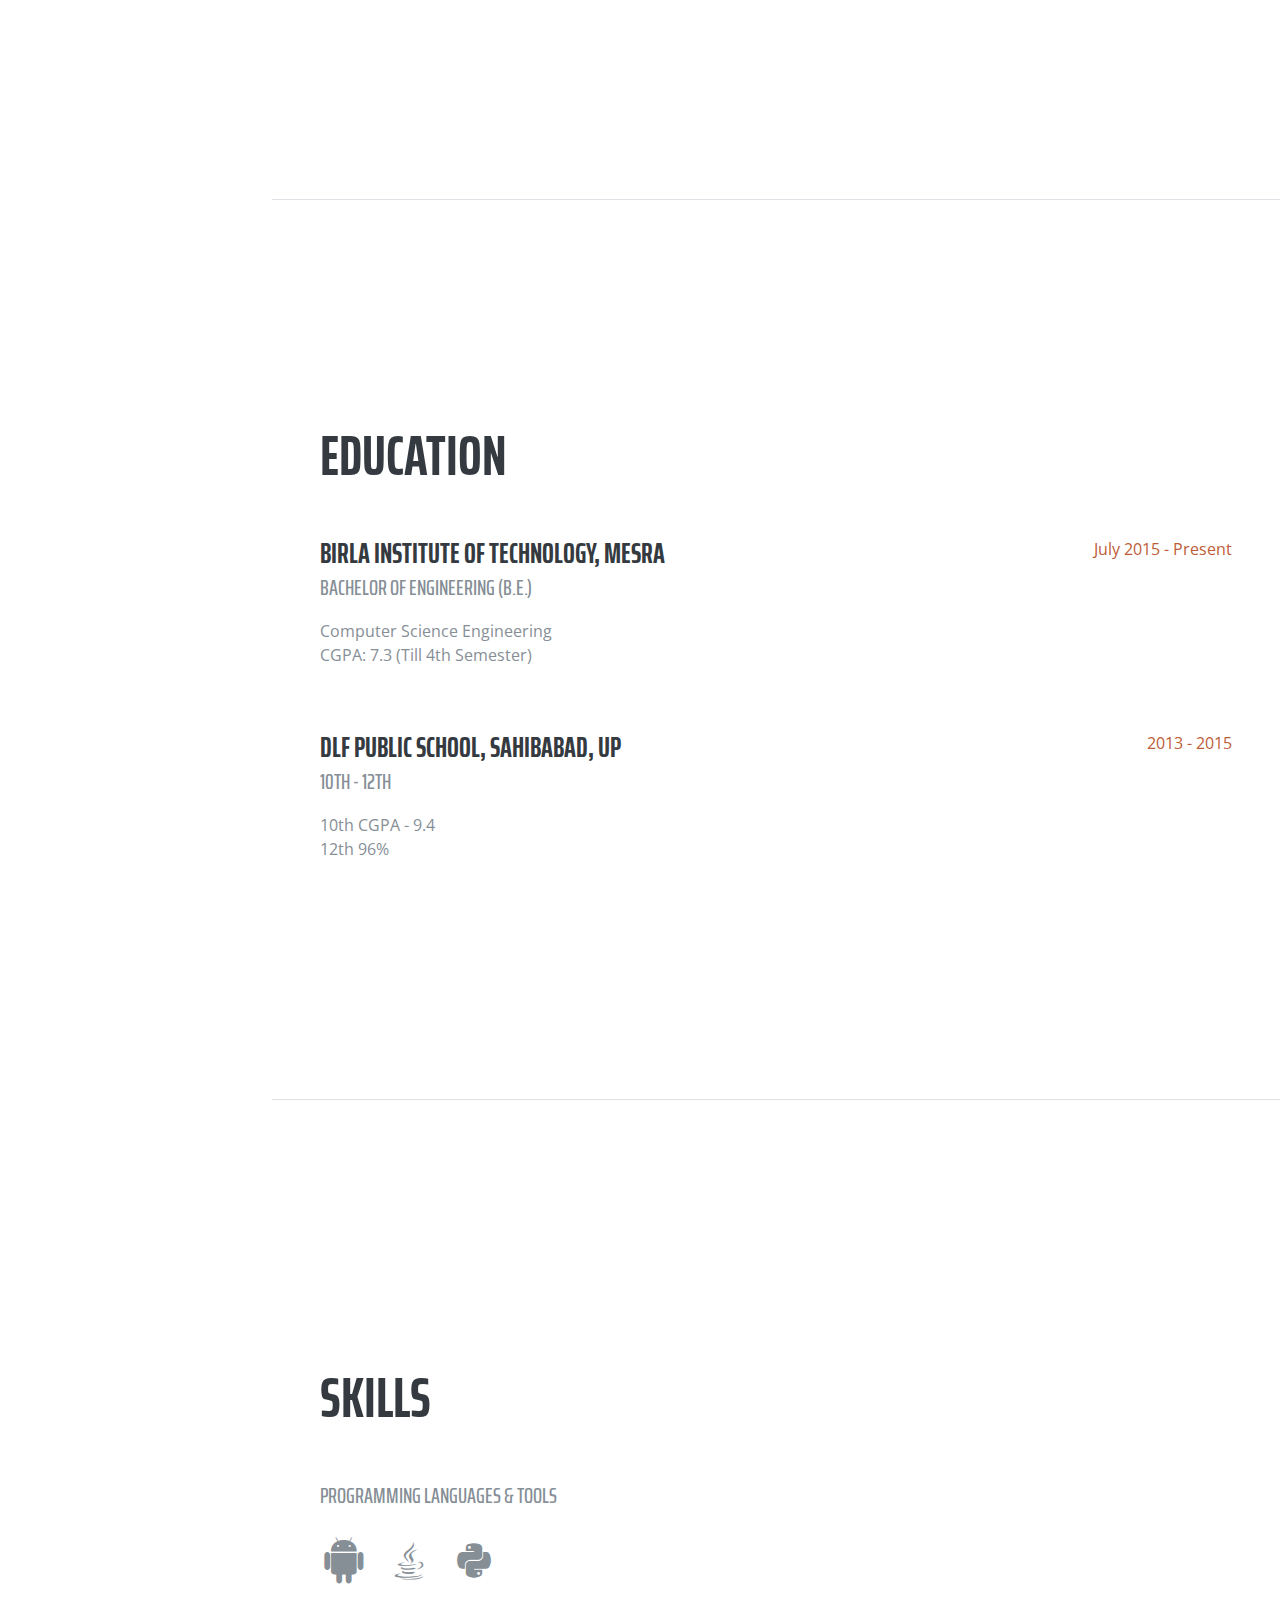
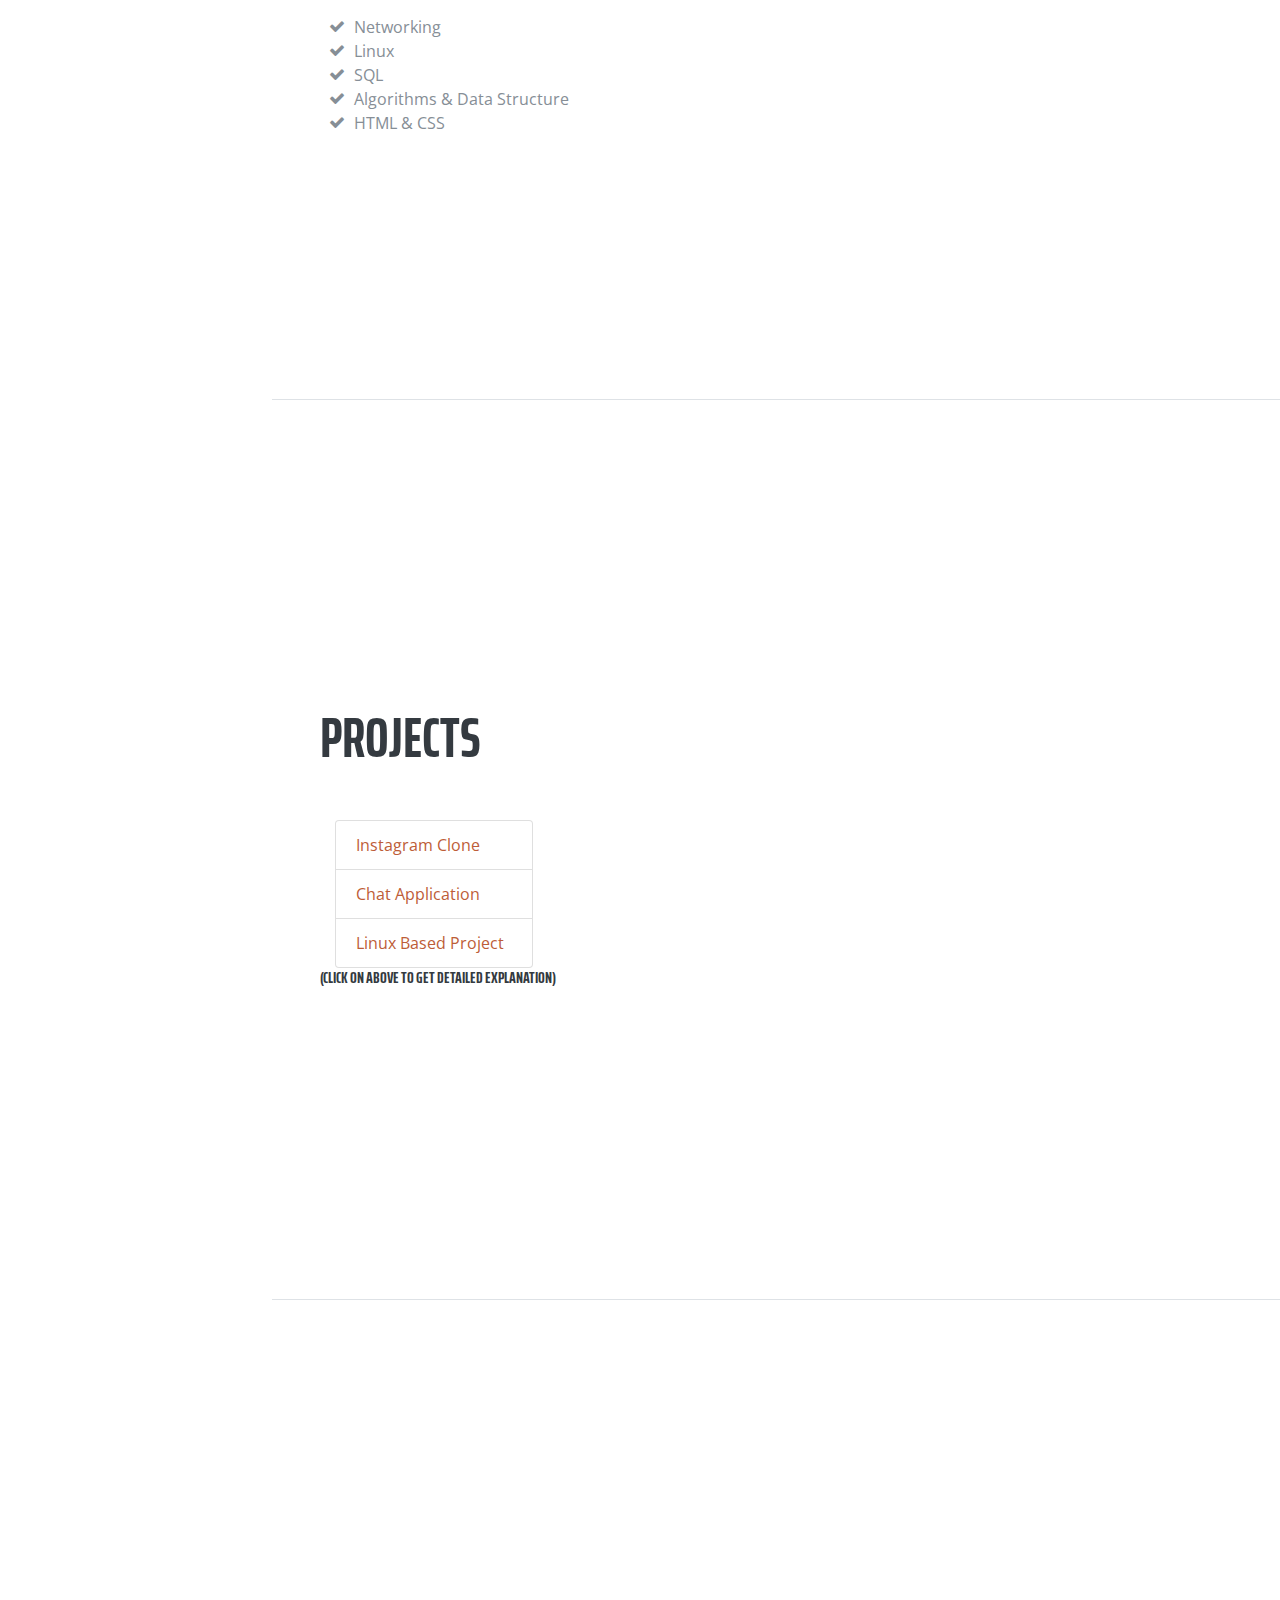
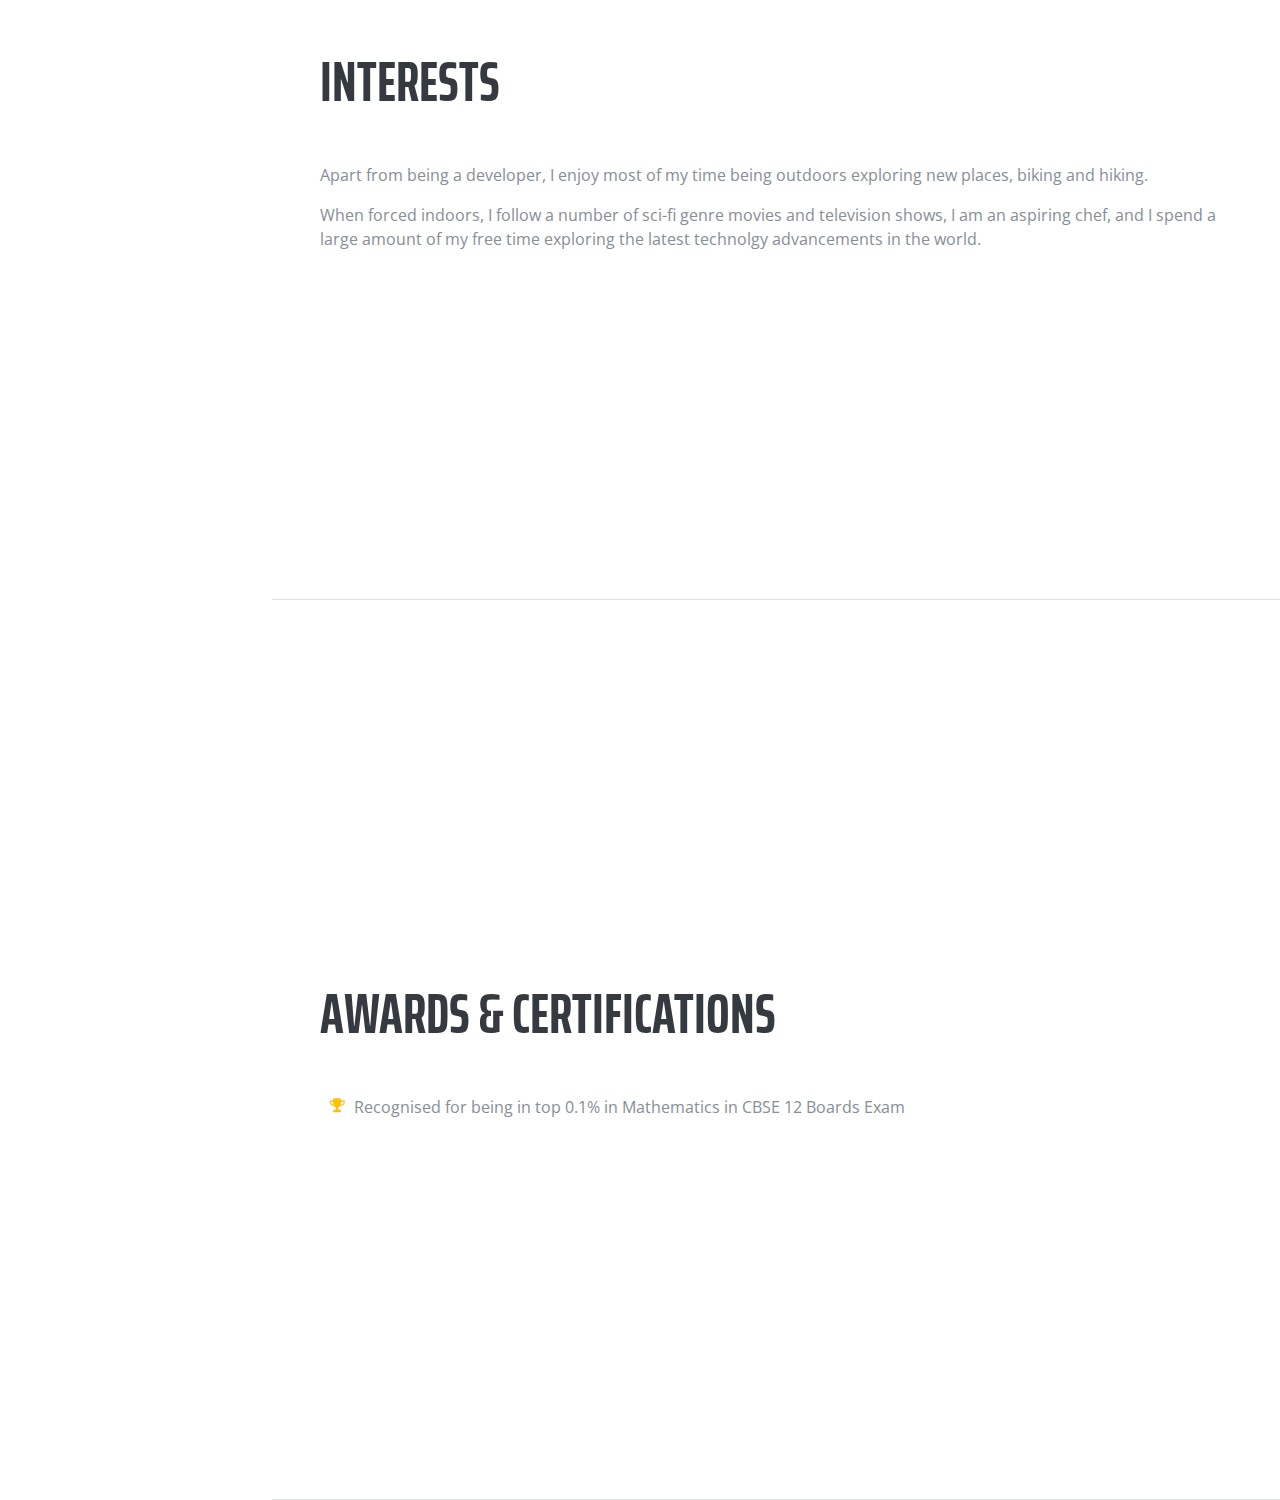
==== commit 22ff76df: "Basic prototype ready without perfect writeup" ====
--- a/index.html
+++ b/index.html
@@ -202,15 +202,22 @@
       <section class="resume-section p-3 p-lg-5 d-flex flex-column" id="projects">
         <div class="my-auto">
           <h2 class="mb-5">Projects</h2>
-
-
+          <div class="col-lg-3">
+            <h1 class="my-4"></h1>
+            <div class="list-group">
+              <a href="./Projects/instaClone/index.html" class="list-group-item">Instagram Clone</a>
+              <a href="./Projects/chatApp/index.html" class="list-group-item">Chat Application</a>
+              <a href="./Projects/linuxBased/index.html" class="list-group-item">Linux Based Project</a>
+            </div>
+          </div>
+          <h6>(Click on above to get detailed Explanation)</h6>
         </div>
       </section>
 
       <section class="resume-section p-3 p-lg-5 d-flex flex-column" id="interests">
         <div class="my-auto">
           <h2 class="mb-5">Interests</h2>
-          <p>Apart from being a coding, I enjoy most of my time being outdoors exploring new places, biking and hiking.</p>
+          <p>Apart from being a developer, I enjoy most of my time being outdoors exploring new places, biking and hiking.</p>
           <p class="mb-0">When forced indoors, I follow a number of sci-fi genre movies and television shows, I am an aspiring chef, and I spend a large amount of my free time exploring the latest technolgy advancements in the world.</p>
         </div>
       </section>
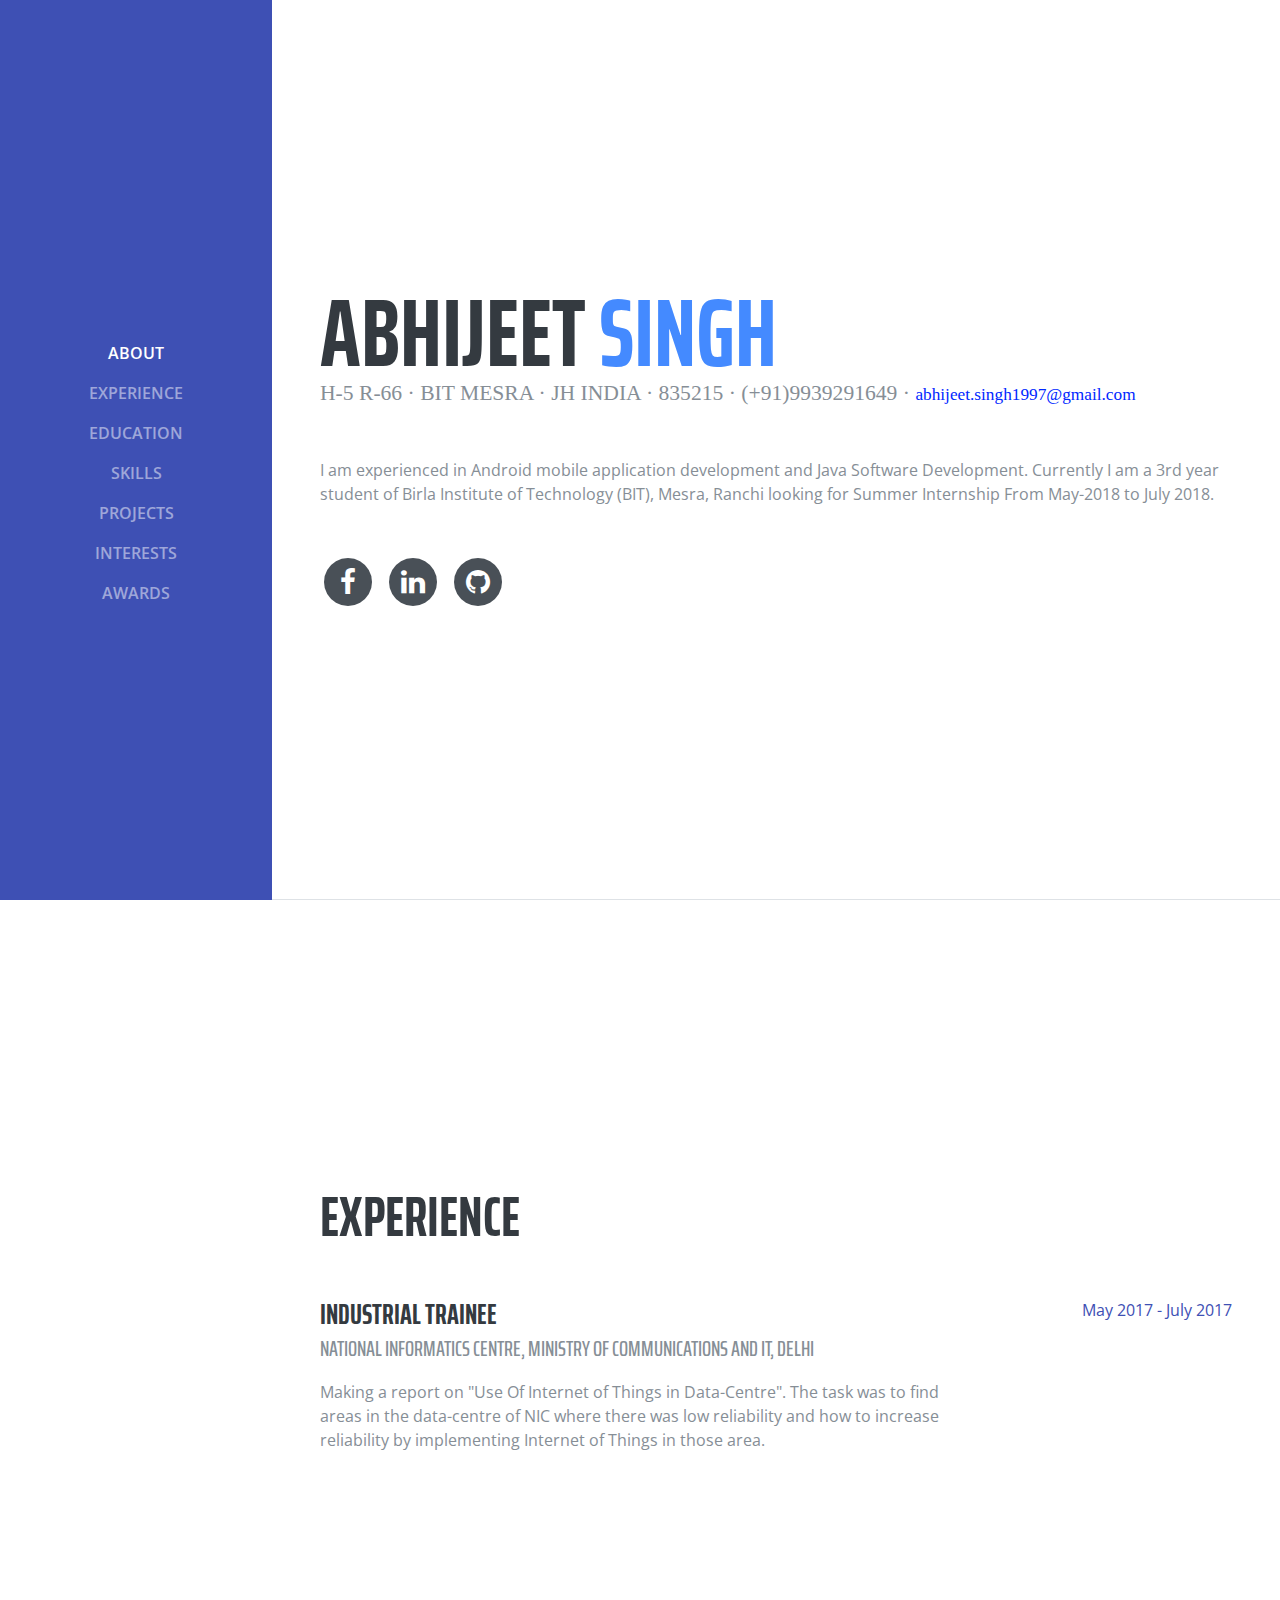
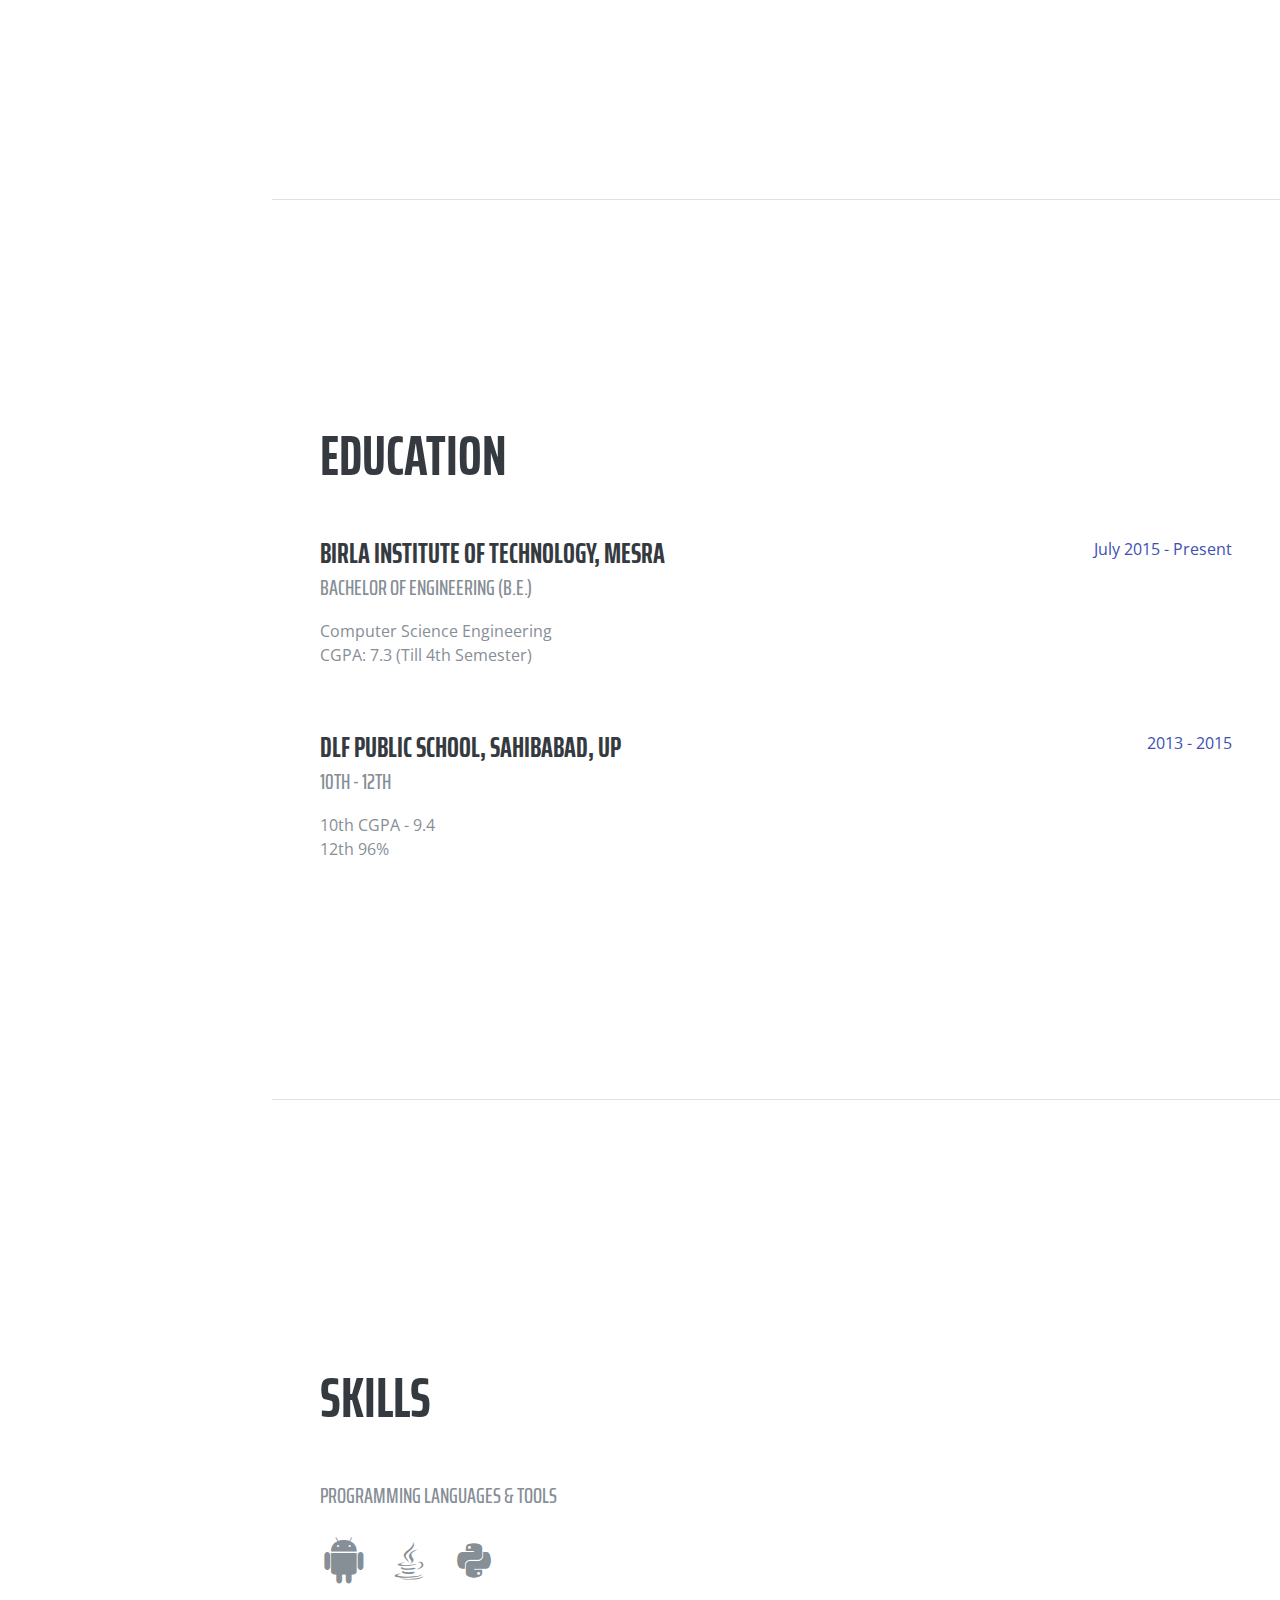
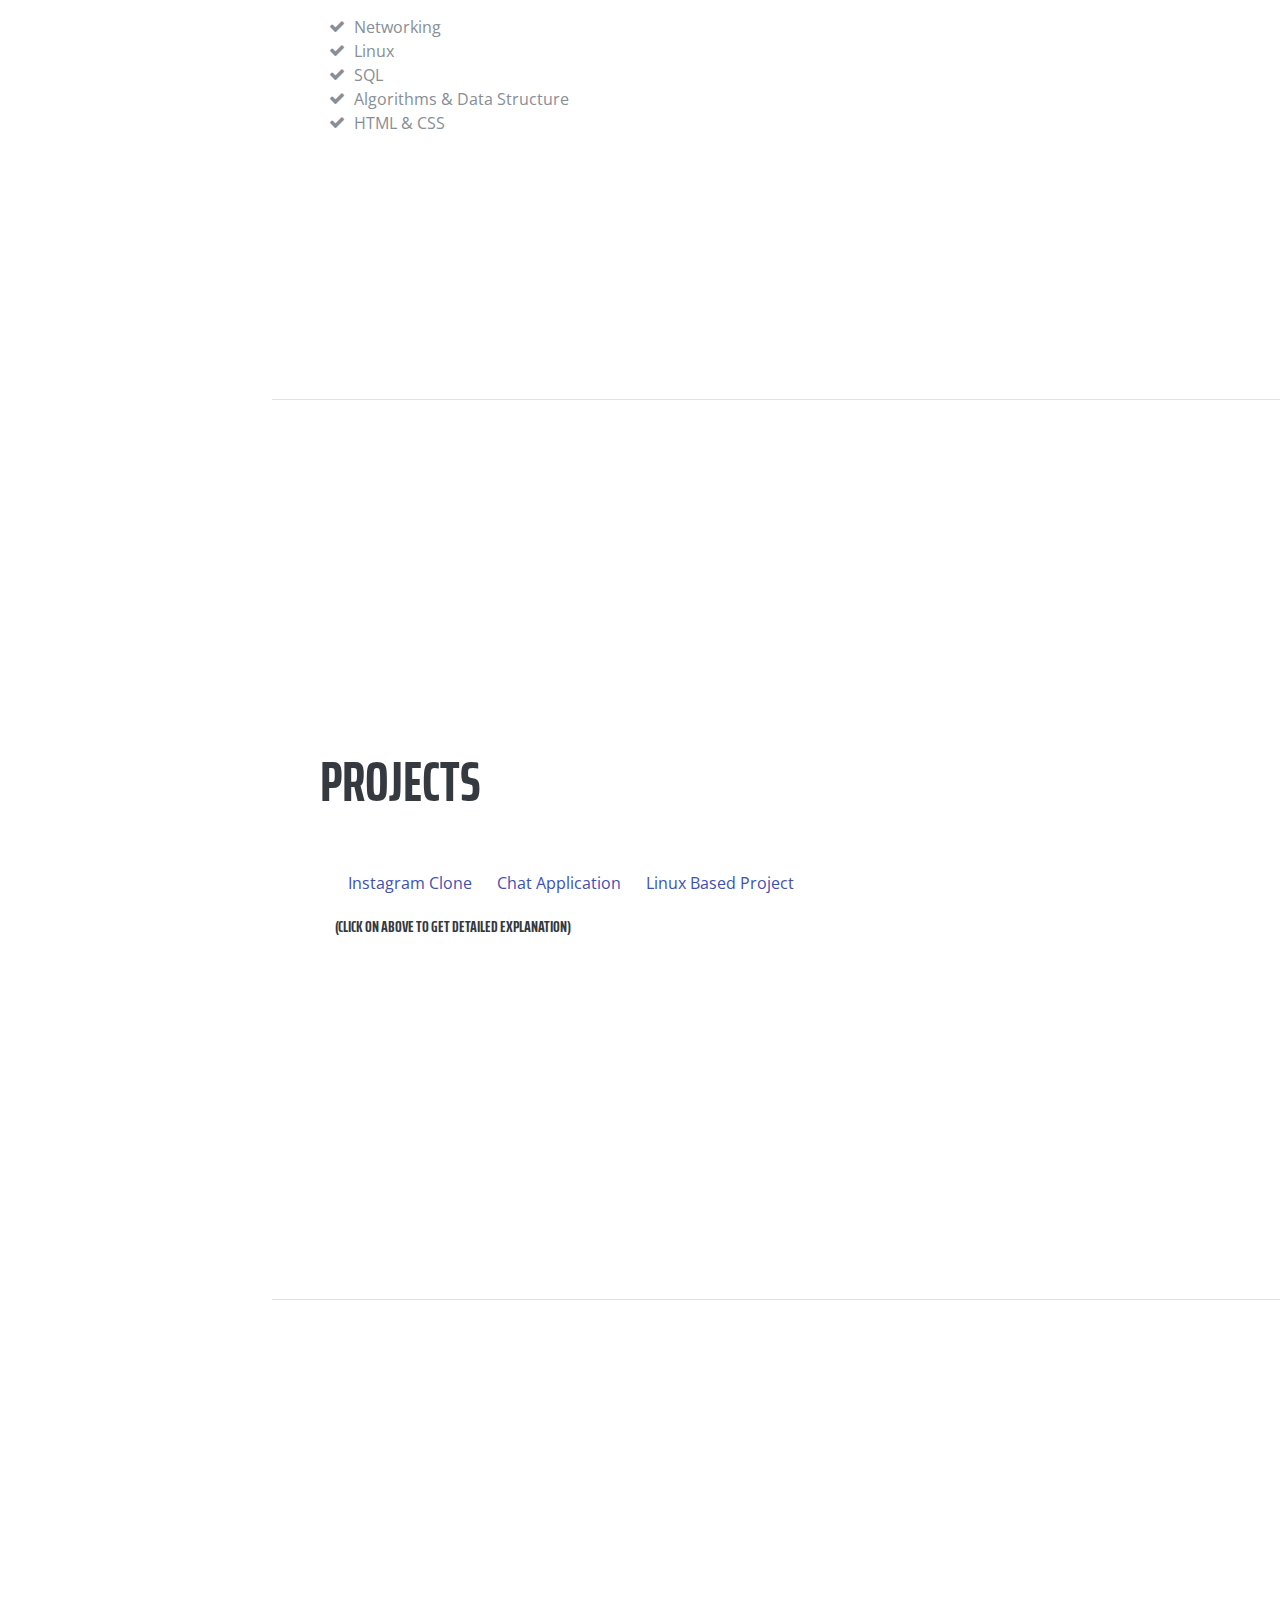
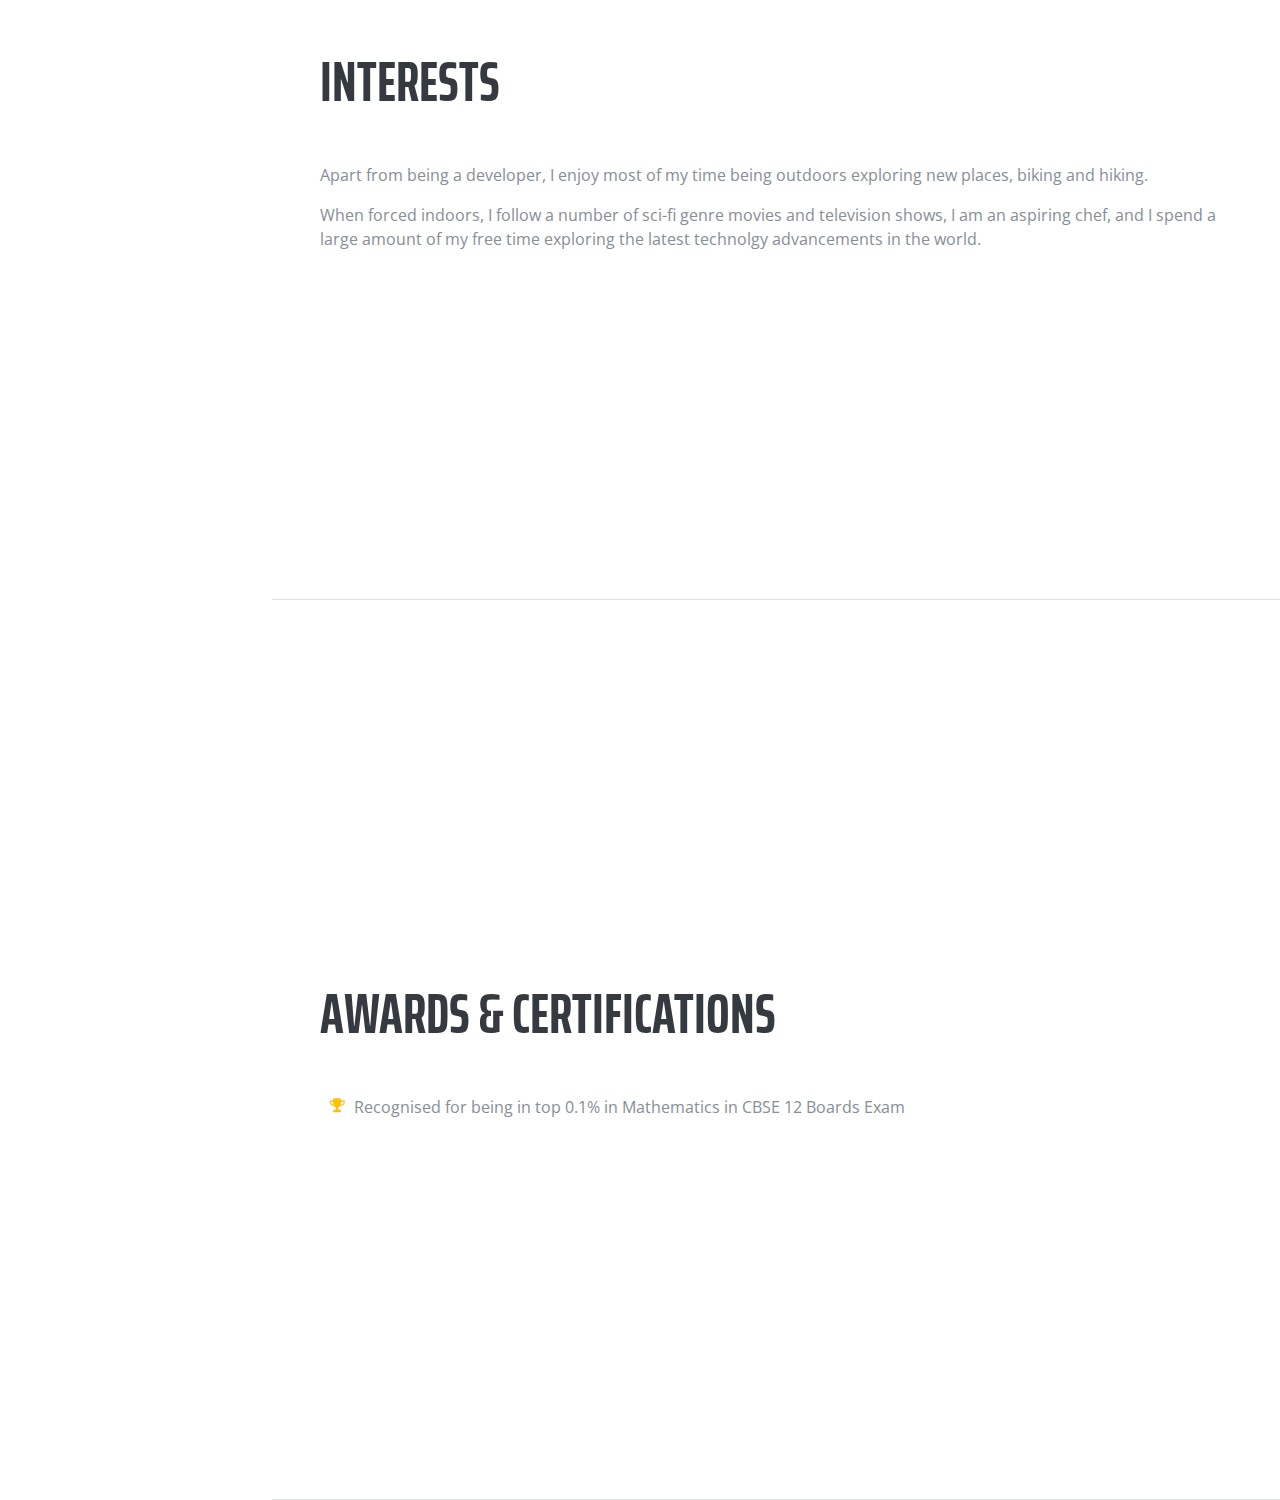
==== commit 128e155b: "Almost done project part 95%" ====
--- a/index.html
+++ b/index.html
@@ -9,7 +9,11 @@
     <meta name="author" content="Abhijeet Singh">
 
     <title>Abhijeet Singh</title>
-
+	
+	<!-- Favicon CSS -->
+	<link rel="shortcut icon" type="image/png" href="img/fa.png"/>
+	<link rel="shortcut icon" type="image/png" href="img/fa.png"/>
+	
     <!-- Bootstrap core CSS -->
     <link href="vendor/bootstrap/css/bootstrap.min.css" rel="stylesheet">
 
@@ -31,7 +35,7 @@
       <a class="navbar-brand js-scroll-trigger" href="#page-top">
         <span class="d-block d-lg-none">Abhijeet Singh</span>
         <span class="d-none d-lg-block">
-          <img class="img-fluid img-profile rounded-circle mx-auto mb-2" src="img/profile.jpg" alt="">
+          <img class="img-fluid img-profile rounded-circle mx-auto mb-2" src="img/profilead2.jpg" alt="">
         </span>
       </a>
       <button class="navbar-toggler" type="button" data-toggle="collapse" data-target="#navbarSupportedContent" aria-controls="navbarSupportedContent" aria-expanded="false" aria-label="Toggle navigation">
@@ -69,10 +73,10 @@
       <section class="resume-section p-3 p-lg-5 d-flex d-column" id="about">
         <div class="my-auto">
           <h1 class="mb-0">Abhijeet
-            <span class="text-primary">Singh</span>
+            <span style="color:#448AFF;">Singh</span>
           </h1>
-          <div class="subheading mb-5">H-5 R-66 · BIT Mesra · JH INDIA · 835215 · (+91)9939291649 ·
-            <a href="mailto:abhijeet.singh1997@gmail.com">abhijeet.singh1997@gmail.com</a>
+          <div class="subheading mb-5 subfont">H-5 R-66 · BIT Mesra · JH INDIA · 835215 · (+91)9939291649 ·
+            <a href="mailto:abhijeet.singh1997@gmail.com" style="text-transform: lowercase;"><small>abhijeet.singh1997@gmail.com</small></a>
           </div>
           <p class="mb-5">I am experienced in Android mobile application development and Java Software Development. Currently I am a 3rd year student of Birla Institute of Technology (BIT), Mesra, Ranchi looking for Summer Internship From May-2018 to July 2018.</p>
           <ul class="list-inline list-social-icons mb-0">
@@ -204,13 +208,15 @@
           <h2 class="mb-5">Projects</h2>
           <div class="col-lg-3">
             <h1 class="my-4"></h1>
-            <div class="list-group">
-              <a href="./Projects/instaClone/index.html" class="list-group-item">Instagram Clone</a>
-              <a href="./Projects/chatApp/index.html" class="list-group-item">Chat Application</a>
-              <a href="./Projects/linuxBased/index.html" class="list-group-item">Linux Based Project</a>
-            </div>
-          </div>
-          <h6>(Click on above to get detailed Explanation)</h6>
+			
+			<div class="btn-group" role="group" aria-label="...">
+				<a href="./Projects/instaClone/index.html" type="button" class="btn btn-default" style="color:#3E50B4;">Instagram Clone</a>
+				<a href="./Projects/chatApp/index.html" type="button" class="btn btn-default" style="color:#3E50B4;">Chat Application</a>
+				<a href="./Projects/linuxBased/index.html" type="button" class="btn btn-default" style="color:#3E50B4;">Linux Based Project</a>
+			</div>
+
+          </div>
+          <h6 style="margin:15px;">(Click on above to get detailed Explanation)</h6>
         </div>
       </section>
 
--- a/css/resume.min.css
+++ b/css/resume.min.css
@@ -2,4 +2,4 @@
  * Start Bootstrap - Resume v4.0.0-beta.2 (https://startbootstrap.com/template-overviews/resume)
  * Copyright 2013-2017 Start Bootstrap
  * Licensed under MIT (https://github.com/BlackrockDigital/startbootstrap-resume/blob/master/LICENSE)
- */body{font-family:'Open Sans',serif;padding-top:54px;color:#868e96}@media (min-width:992px){body{padding-top:0;padding-left:17rem}}h1,h2,h3,h4,h5,h6{font-family:'Saira Extra Condensed',serif;font-weight:700;text-transform:uppercase;color:#343a40}h1{font-size:6rem;line-height:5.5rem}h2{font-size:3.5rem}.subheading{text-transform:uppercase;font-weight:500;font-family:'Saira Extra Condensed',serif;font-size:1.35rem}.list-social-icons a{color:#495057}.list-social-icons a:hover{color:#bd5d38}.list-social-icons a .fa-lg{font-size:1.75rem}.list-icons{font-size:3rem}.list-icons .list-inline-item i:hover{color:#bd5d38}#sideNav .navbar-nav .nav-item .nav-link{font-weight:600;text-transform:uppercase}@media (min-width:992px){#sideNav{text-align:center;position:fixed;top:0;left:0;display:flex;flex-direction:column;width:17rem;height:100vh}#sideNav .navbar-brand{display:flex;margin:auto auto 0;padding:.5rem}#sideNav .navbar-brand .img-profile{max-width:10rem;max-height:10rem;border:.5rem solid rgba(255,255,255,.2)}#sideNav .navbar-collapse{display:flex;align-items:flex-start;flex-grow:0;width:100%;margin-bottom:auto}#sideNav .navbar-collapse .navbar-nav{flex-direction:column;width:100%}#sideNav .navbar-collapse .navbar-nav .nav-item{display:block}#sideNav .navbar-collapse .navbar-nav .nav-item .nav-link{display:block}}section.resume-section{border-bottom:1px solid #dee2e6;padding-top:5rem!important;padding-bottom:5rem!important}section.resume-section .resume-item .resume-date{min-width:none}@media (min-width:768px){section.resume-section{min-height:100vh}section.resume-section .resume-item .resume-date{min-width:18rem}}@media (min-width:992px){section.resume-section{padding-top:3rem!important;padding-bottom:3rem!important}}.bg-primary{background-color:#bd5d38!important}.text-primary{color:#bd5d38!important}a{color:#bd5d38}a:active,a:focus,a:hover{color:#824027}+ */body{font-family:'Open Sans',serif;padding-top:54px;color:#868e96}@media (min-width:992px){body{padding-top:0;padding-left:17rem}}h1,h2,h3,h4,h5,h6{font-family:'Saira Extra Condensed',serif;font-weight:700;text-transform:uppercase;color:#343a40}h1{font-size:6rem;line-height:5.5rem}h2{font-size:3.5rem}.subheading{text-transform:uppercase;font-weight:500;font-family:'Saira Extra Condensed',serif;font-size:1.35rem}.list-social-icons a{color:#495057}.list-social-icons a:hover{color:#448AFF}.list-social-icons a .fa-lg{font-size:1.75rem}.list-icons{font-size:3rem}.list-icons .list-inline-item i:hover{color:#bd5d38}#sideNav .navbar-nav .nav-item .nav-link{font-weight:600;text-transform:uppercase}@media (min-width:992px){#sideNav{text-align:center;position:fixed;top:0;left:0;display:flex;flex-direction:column;width:17rem;height:100vh}#sideNav .navbar-brand{display:flex;margin:auto auto 0;padding:.5rem}#sideNav .navbar-brand .img-profile{max-width:10rem;max-height:10rem;}#sideNav .navbar-collapse{display:flex;align-items:flex-start;flex-grow:0;width:100%;margin-bottom:auto}#sideNav .navbar-collapse .navbar-nav{flex-direction:column;width:100%}#sideNav .navbar-collapse .navbar-nav .nav-item{display:block}#sideNav .navbar-collapse .navbar-nav .nav-item .nav-link{display:block}}section.resume-section{border-bottom:1px solid #dee2e6;padding-top:5rem!important;padding-bottom:5rem!important}section.resume-section .resume-item .resume-date{min-width:none}@media (min-width:768px){section.resume-section{min-height:100vh}section.resume-section .resume-item .resume-date{min-width:18rem}}@media (min-width:992px){section.resume-section{padding-top:3rem!important;padding-bottom:3rem!important}}.bg-primary{background-color:#3E50B4!important}.text-primary{color:#3e50b4!important}a{color:#0027FF}a:active,a:focus,a:hover{color:#0027FF; text-decoration:none;} .subfont{font-family:ariel;}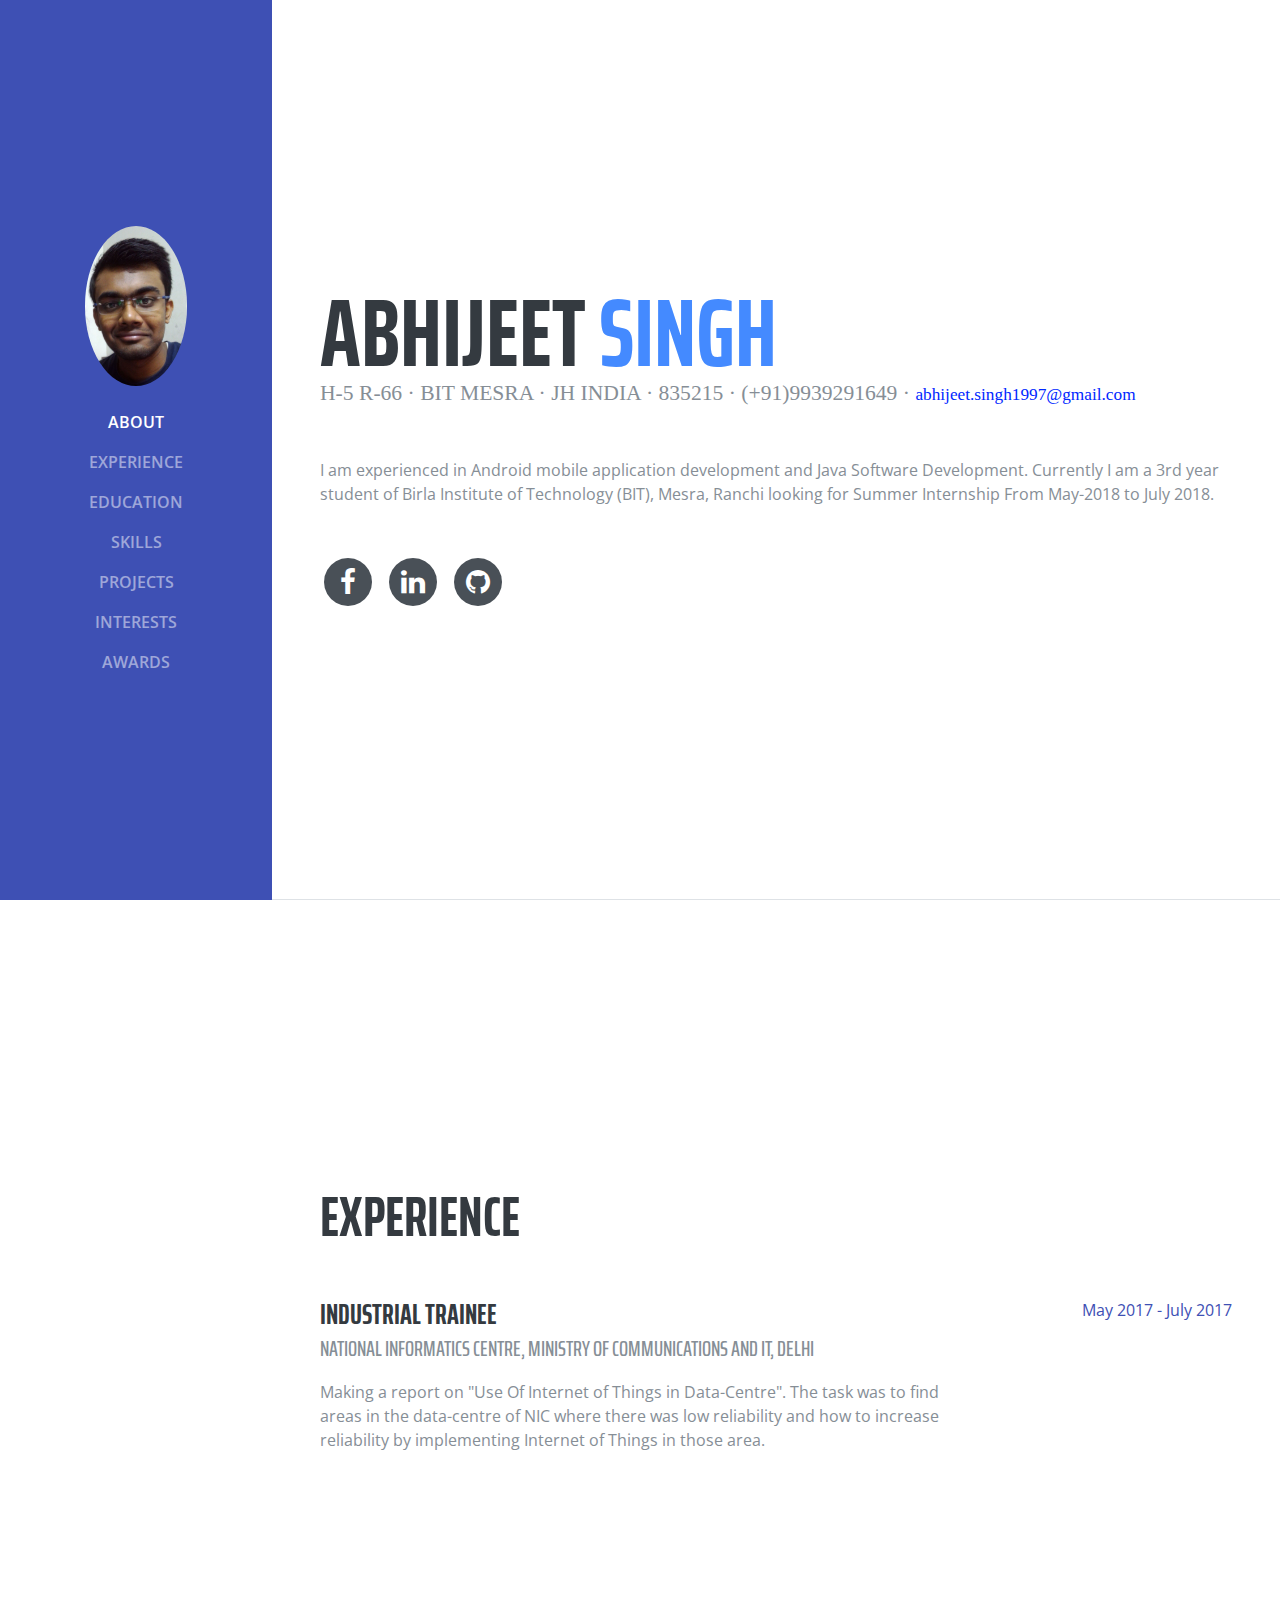
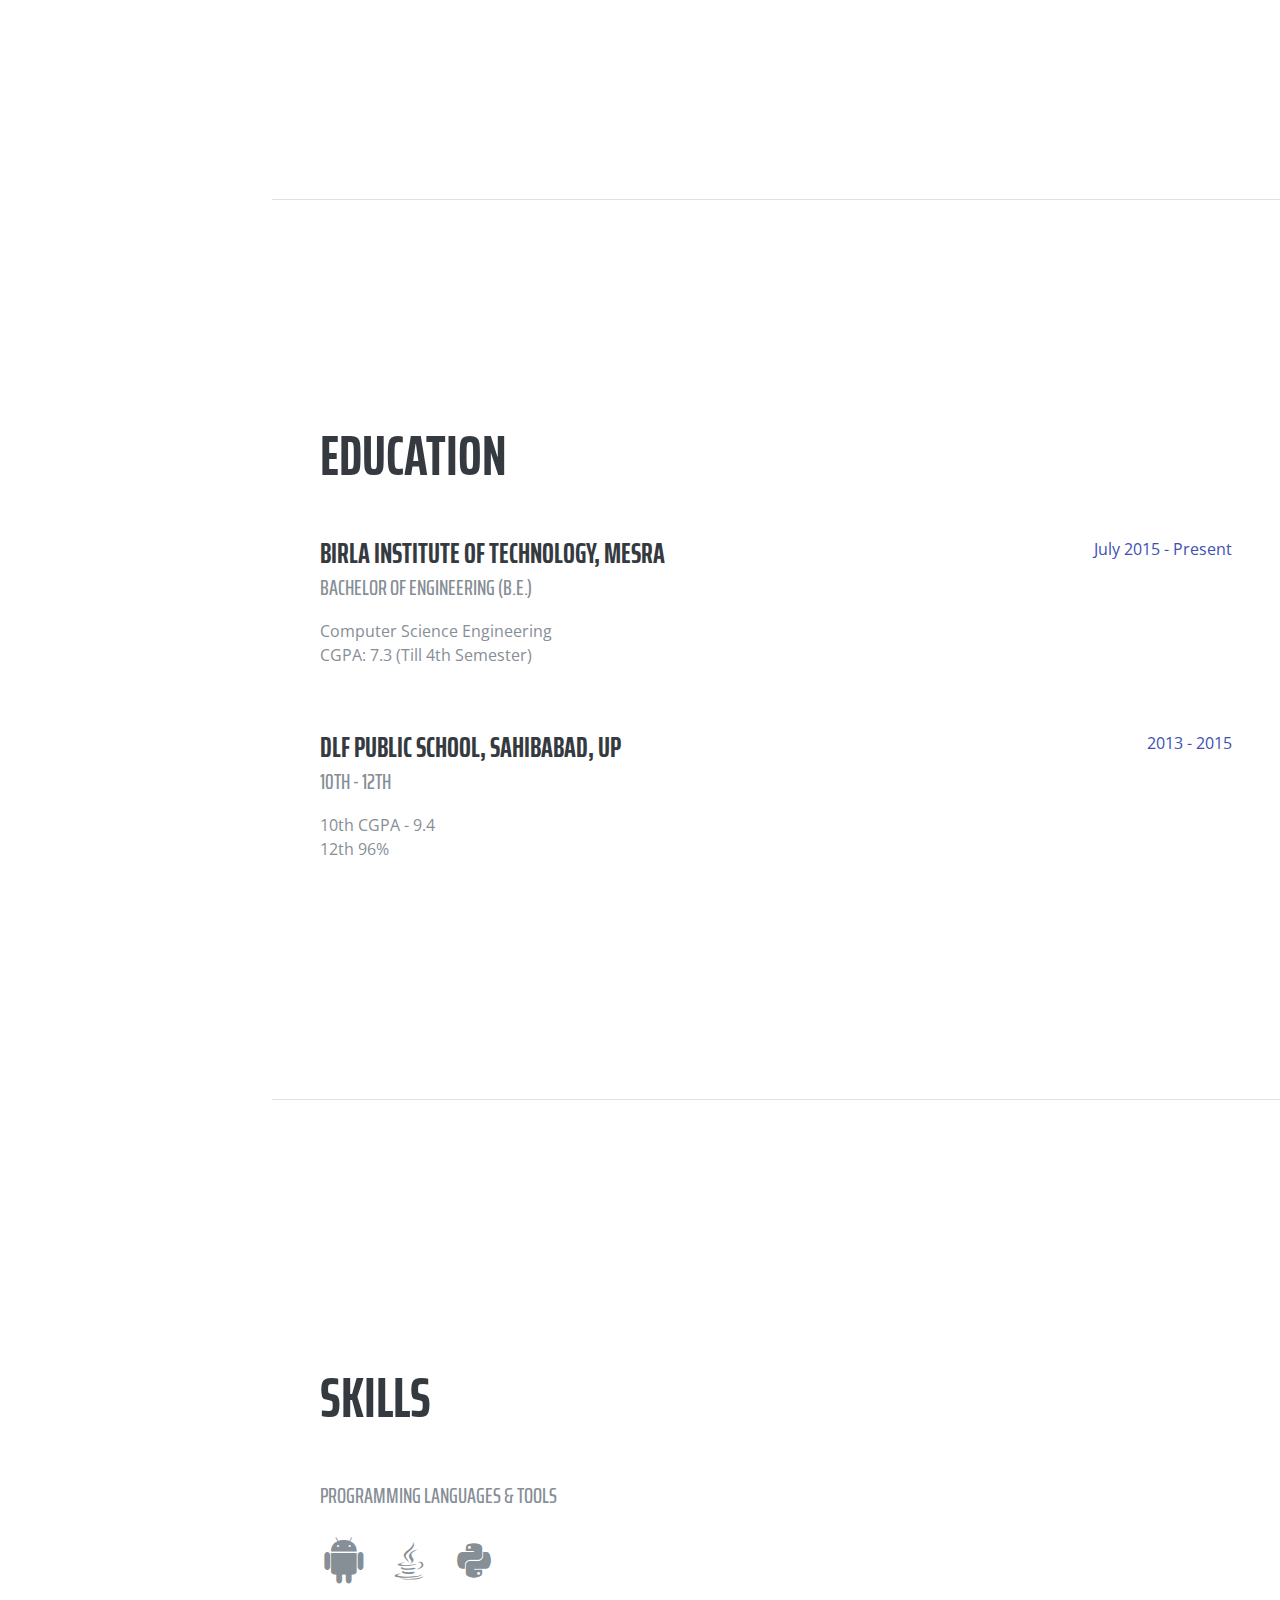
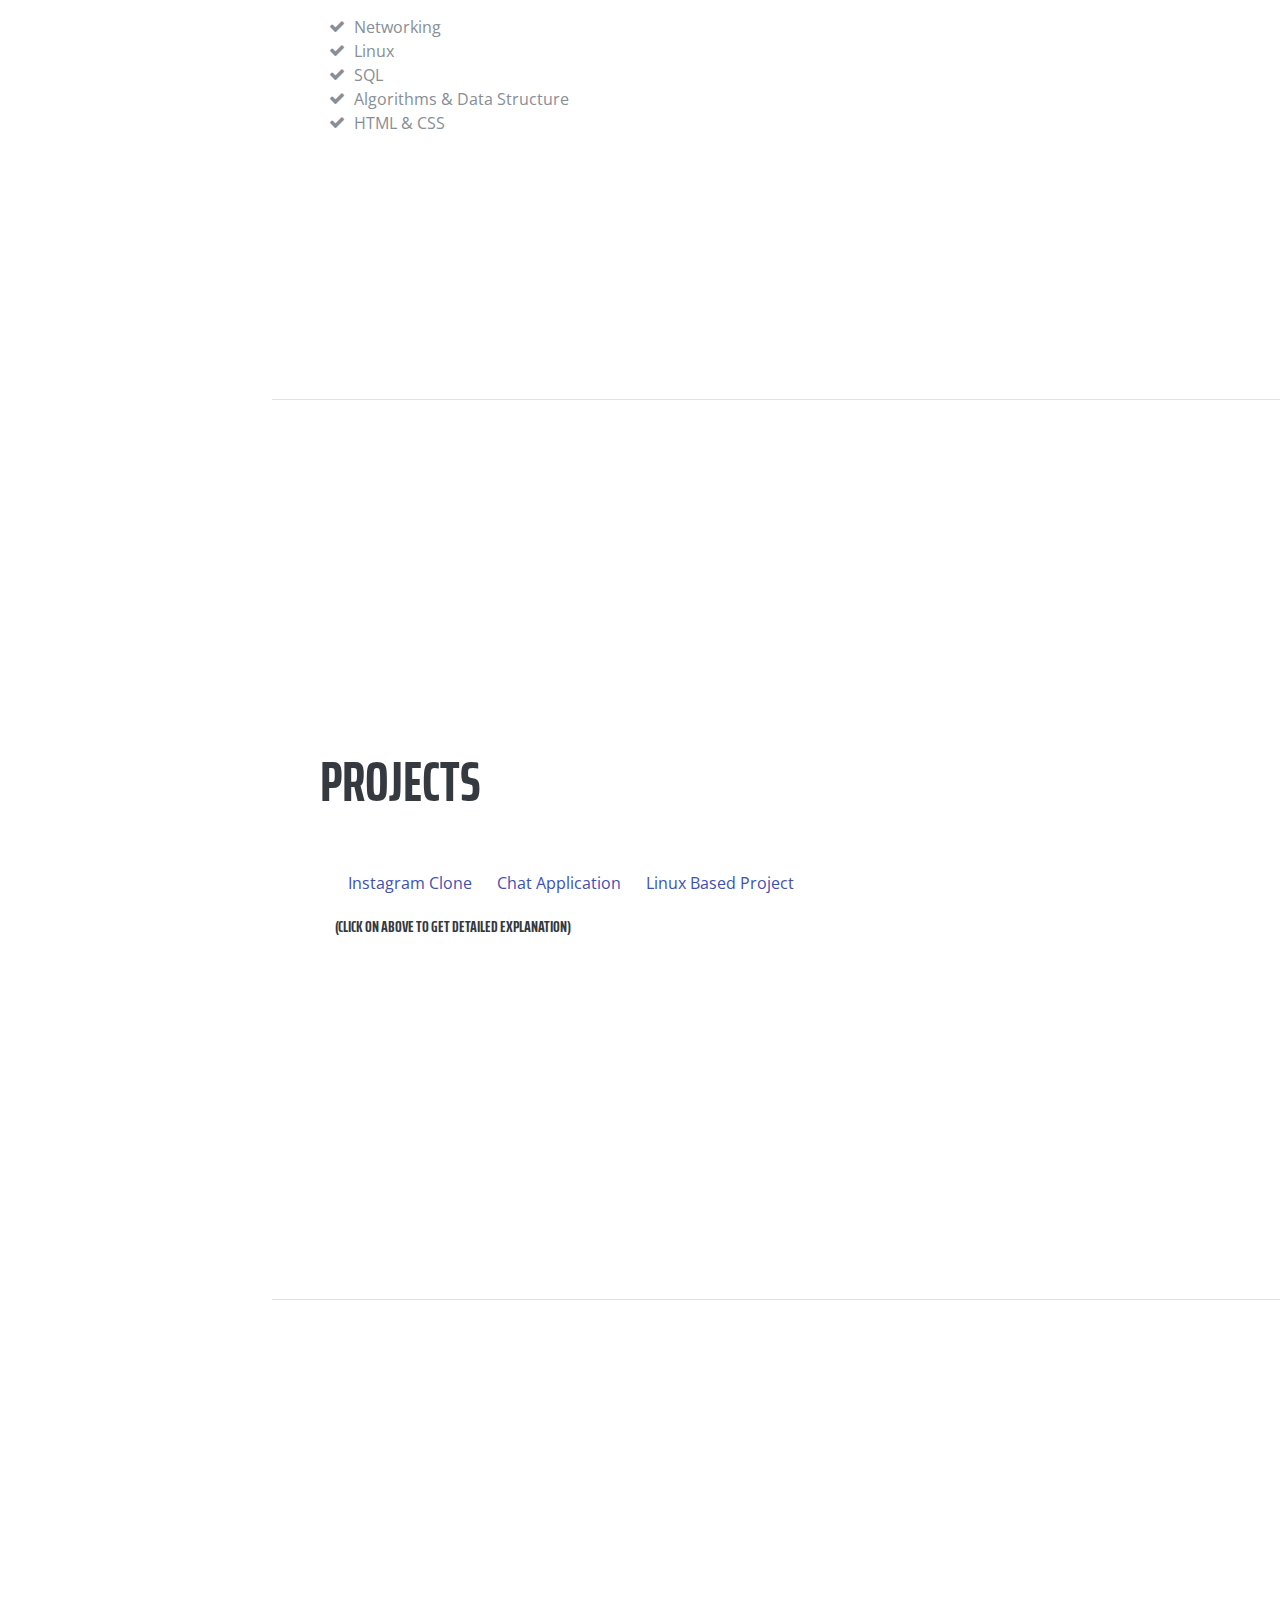
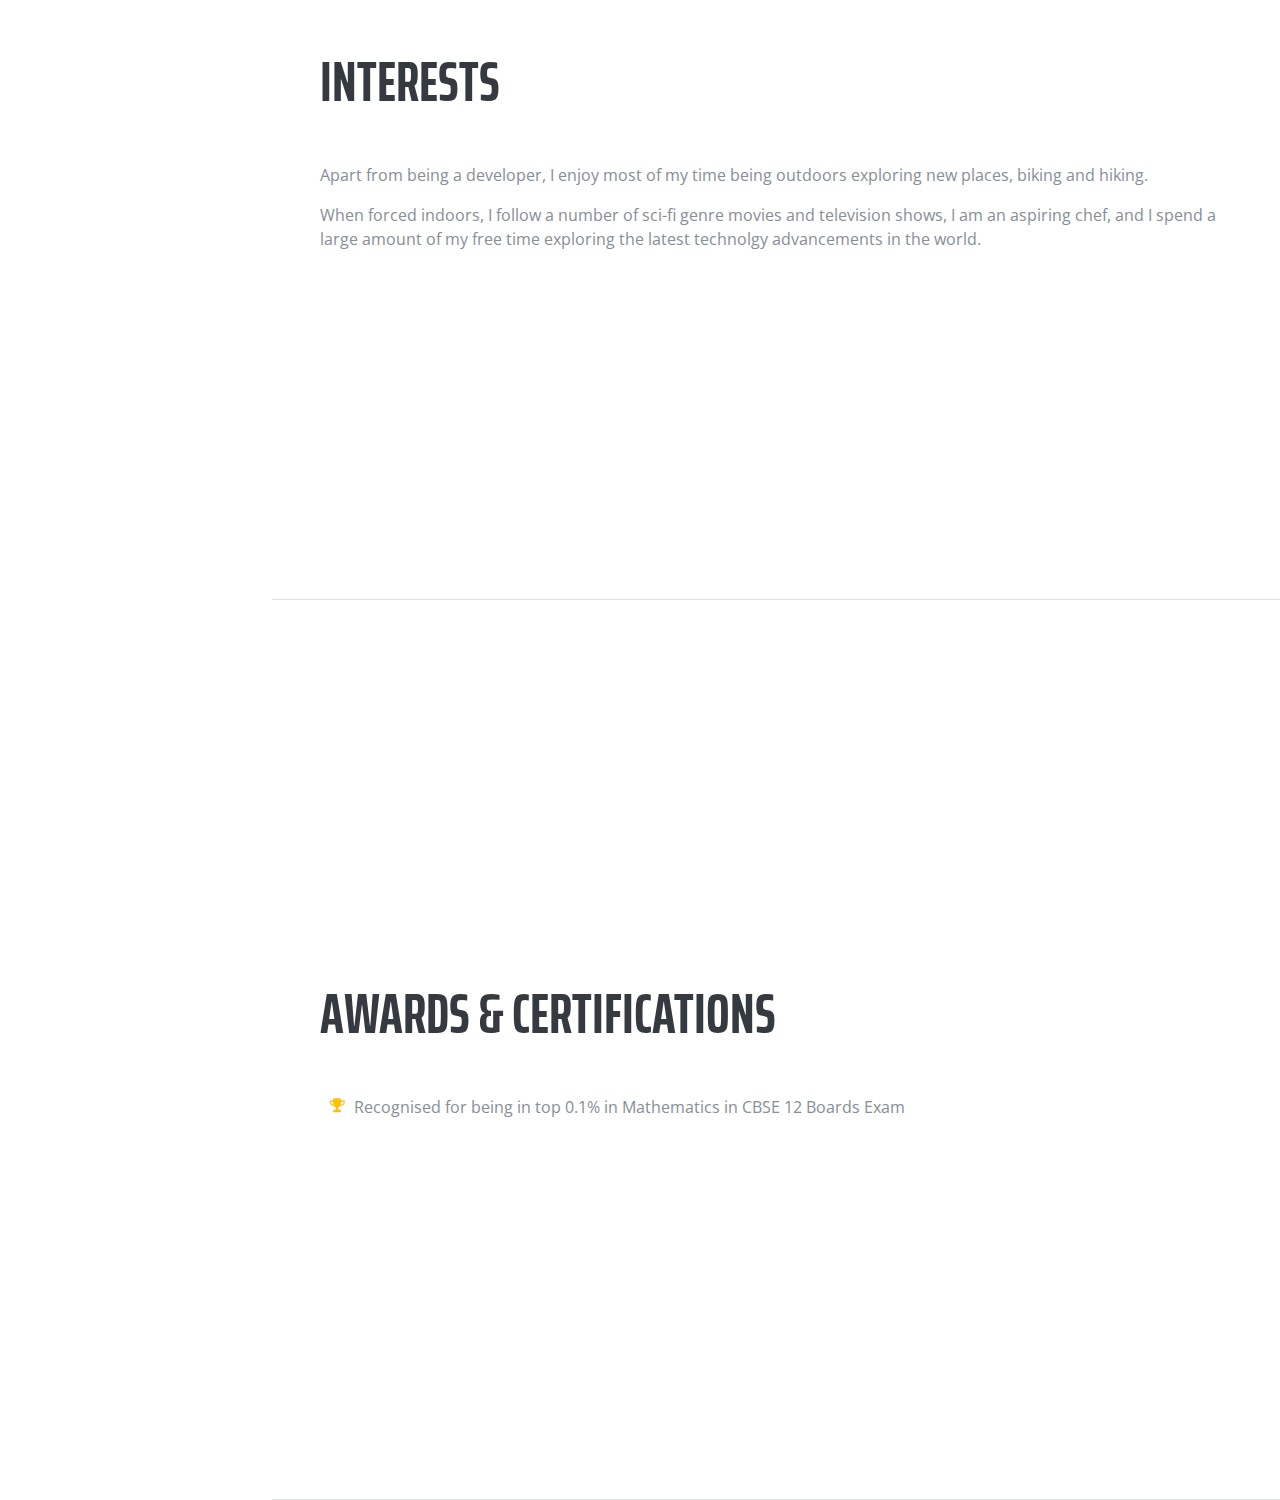
==== commit ed781340: "Update index.html" ====
--- a/index.html
+++ b/index.html
@@ -35,7 +35,7 @@
       <a class="navbar-brand js-scroll-trigger" href="#page-top">
         <span class="d-block d-lg-none">Abhijeet Singh</span>
         <span class="d-none d-lg-block">
-          <img class="img-fluid img-profile rounded-circle mx-auto mb-2" src="img/profilead2.jpg" alt="">
+          <img class="img-fluid img-profile rounded-circle mx-auto mb-2" src="img/profile.jpg" alt="">
         </span>
       </a>
       <button class="navbar-toggler" type="button" data-toggle="collapse" data-target="#navbarSupportedContent" aria-controls="navbarSupportedContent" aria-expanded="false" aria-label="Toggle navigation">
